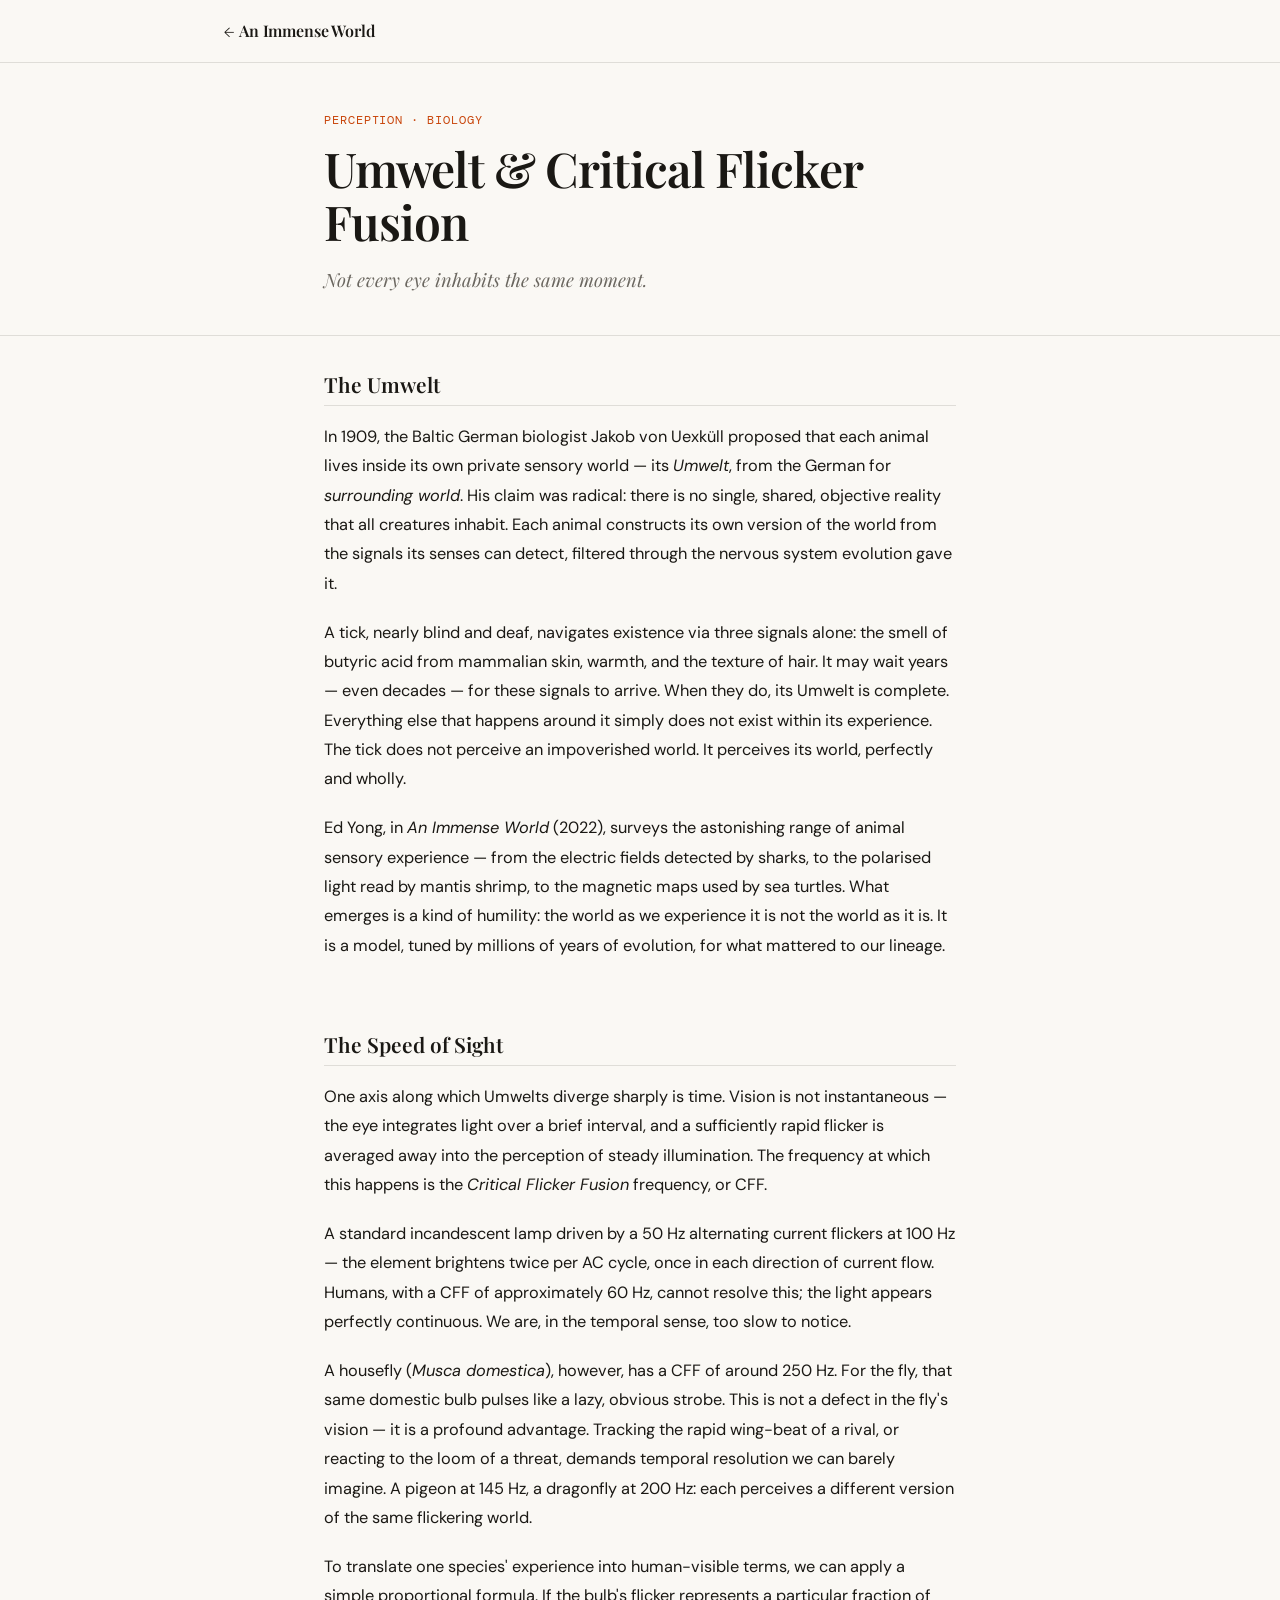
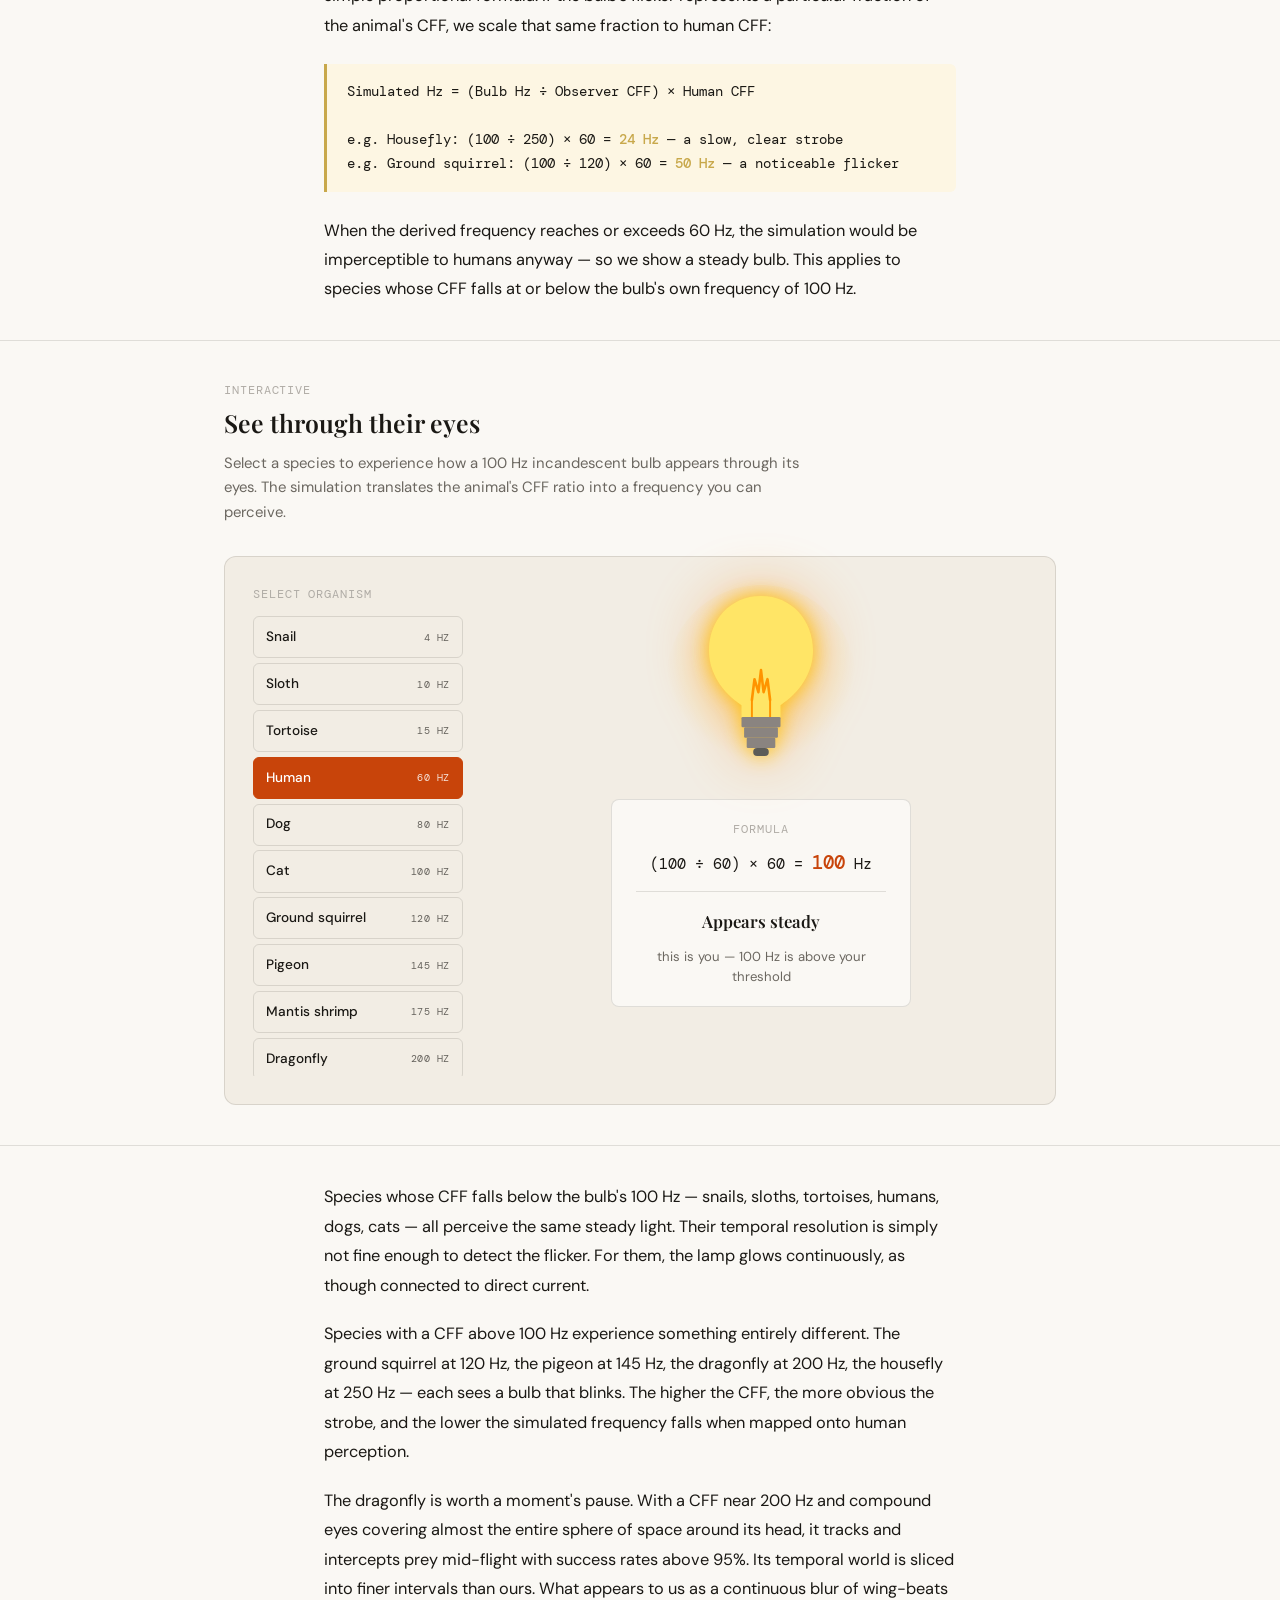
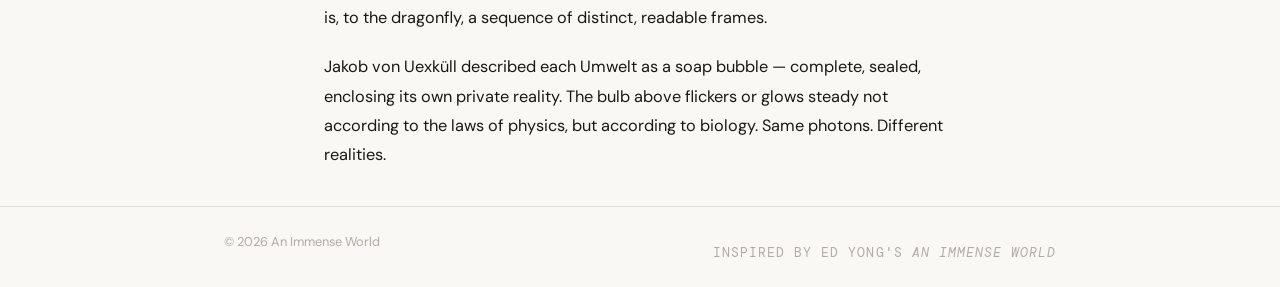
==== articles/umwelt/index.html @ d2ee4b42 "Initial commit: Includes home page, global design system, and first interactive Speed of Vision arti" ====
<!DOCTYPE html>
<html lang="en">
<head>
  <meta charset="UTF-8">
  <meta name="viewport" content="width=device-width, initial-scale=1.0">
  <meta name="description" content="Every creature inhabits its own perceptual universe. Explore Critical Flicker Fusion and the Umwelt through an interactive lightbulb simulation.">
  <title>Umwelt &amp; Critical Flicker Fusion — An Immense World</title>
  <link rel="stylesheet" href="../../assets/css/global.css">
  <style>
    /* ── Article layout ──────────────────────────────── */
    .article-hero {
      padding-top: 3rem;
      padding-bottom: 2.5rem;
      border-bottom: 1px solid var(--border);
      margin-bottom: 0;
    }

    .article-kicker {
      color: var(--accent);
      display: block;
      margin-bottom: 0.8rem;
    }

    .article-title {
      font-size: clamp(2rem, 5vw, 3rem);
      line-height: 1.1;
      letter-spacing: -0.02em;
      margin-bottom: 1rem;
    }

    .article-subtitle {
      font-family: var(--font-serif);
      font-style: italic;
      font-size: 1.15rem;
      color: var(--ink-muted);
      font-weight: 400;
    }

    .article-prose {
      padding-block: 2.25rem;
    }

    .article-prose h2 {
      font-size: 1.3rem;
      margin-bottom: 1rem;
      padding-bottom: 0.5rem;
      border-bottom: 1px solid var(--border);
    }

    .article-prose p {
      font-size: 1.02rem;
      line-height: 1.8;
      color: var(--ink);
      margin-bottom: 1.2em;
    }

    .article-prose p:last-child { margin-bottom: 0; }

    .formula-callout {
      background: var(--gold-light);
      border-left: 3px solid var(--gold);
      border-radius: 0 6px 6px 0;
      padding: 1rem 1.25rem;
      margin-block: 1.5rem;
      font-family: var(--font-mono);
      font-size: 0.88rem;
      line-height: 1.7;
      color: var(--ink);
    }

    .formula-callout strong {
      color: var(--gold);
      font-weight: 500;
    }

    /* ── Widget section ──────────────────────────────── */
    .widget-section {
      padding-block: 2.5rem;
      border-top: 1px solid var(--border);
      border-bottom: 1px solid var(--border);
      margin-bottom: 0;
    }

    .widget-section__kicker {
      color: var(--ink-faint);
      display: block;
      margin-bottom: 0.5rem;
    }

    .widget-section__title {
      font-family: var(--font-serif);
      font-size: 1.55rem;
      margin-bottom: 0.75rem;
    }

    .widget-section__intro {
      font-size: 0.93rem;
      color: var(--ink-muted);
      max-width: 580px;
      margin-bottom: 2rem;
      line-height: 1.65;
    }

    .widget {
      display: flex;
      gap: 2rem;
      align-items: flex-start;
      background: var(--paper-warm);
      border: 1px solid var(--border);
      border-radius: 12px;
      padding: 1.75rem;
    }

    /* ── Organism selector ───────────────────────────── */
    .widget-selector {
      width: 210px;
      flex-shrink: 0;
    }

    .widget-selector__label {
      display: block;
      color: var(--ink-faint);
      margin-bottom: 0.75rem;
    }

    .organism-list {
      list-style: none;
      display: flex;
      flex-direction: column;
      gap: 0.3rem;
      max-height: 460px;
      overflow-y: auto;
      scrollbar-width: thin;
      scrollbar-color: var(--ink-faint) transparent;
    }

    .organism-btn {
      display: flex;
      align-items: center;
      justify-content: space-between;
      width: 100%;
      padding: 0.55rem 0.75rem;
      border: 1px solid var(--border);
      border-radius: 6px;
      background: transparent;
      color: var(--ink);
      font-family: var(--font-sans);
      font-size: 0.85rem;
      transition: background 0.12s, border-color 0.12s, color 0.12s;
      text-align: left;
    }

    .organism-btn:hover:not(.active) {
      background: var(--accent-light);
      border-color: rgba(200, 68, 10, 0.3);
    }

    .organism-btn.active {
      background: var(--accent);
      border-color: var(--accent);
      color: #fff;
    }

    .org-name { font-weight: 500; }

    .org-cff {
      font-family: var(--font-mono);
      font-size: 0.65rem;
      letter-spacing: 0.05em;
      opacity: 0.65;
      flex-shrink: 0;
      margin-left: 0.5rem;
    }

    .organism-btn.active .org-cff {
      opacity: 0.85;
    }

    /* ── Bulb stage ──────────────────────────────────── */
    .widget-stage {
      flex: 1;
      display: flex;
      flex-direction: column;
      align-items: center;
      gap: 1.5rem;
    }

    .bulb-wrapper {
      position: relative;
      display: flex;
      align-items: center;
      justify-content: center;
      width: 190px;
      height: 190px;

      --glass-fill:  #9a968e;
      --wire-stroke: #706c64;
      --svg-filter:  none;
    }

    .bulb-wrapper.is-on {
      --glass-fill:  #ffe566;
      --wire-stroke: #ff9400;
      --svg-filter:  drop-shadow(0 0 10px rgba(255,195,0,0.9))
                     drop-shadow(0 0 28px rgba(255,130,0,0.45));
    }

    .bulb-halo {
      position: absolute;
      inset: 0;
      border-radius: 50%;
      background: radial-gradient(circle at 50% 42%,
        rgba(255, 200, 50, 0.38) 0%,
        transparent 65%);
      opacity: 0;
      pointer-events: none;
    }

    .bulb-wrapper.is-on .bulb-halo { opacity: 1; }

    .bulb-svg {
      position: relative;
      z-index: 1;
      filter: var(--svg-filter);
    }

    /* SVG element fills/strokes driven by CSS custom props */
    .bulb-glass    { fill: var(--glass-fill); transition: fill 0s; }
    .bulb-filament,
    .bulb-wire     { stroke: var(--wire-stroke); transition: stroke 0s; }
    .bulb-base     { fill: #8a8480; }
    .bulb-contact  { fill: #5c5c58; }

    /* ── Readout panel ───────────────────────────────── */
    .widget-readout {
      width: 100%;
      max-width: 300px;
      background: var(--paper);
      border: 1px solid var(--border);
      border-radius: 8px;
      padding: 1.25rem 1.5rem;
      text-align: center;
    }

    .readout-label {
      display: block;
      color: var(--ink-faint);
      margin-bottom: 0.6rem;
    }

    .readout-formula {
      font-family: var(--font-mono);
      font-size: 0.95rem;
      color: var(--ink);
      margin-bottom: 0.85rem;
      line-height: 1.5;
    }

    .readout-formula .f-result {
      color: var(--accent);
      font-size: 1.2rem;
      font-weight: 500;
    }

    .readout-divider {
      height: 1px;
      background: var(--border);
      margin-bottom: 0.85rem;
    }

    .readout-state {
      font-family: var(--font-serif);
      font-size: 1.05rem;
      font-weight: 600;
      margin-bottom: 0.25rem;
    }

    .readout-state--steady  { color: var(--ink); }
    .readout-state--flicker { color: var(--accent); }

    .readout-desc {
      font-size: 0.82rem;
      color: var(--ink-muted);
      line-height: 1.5;
    }

    /* ── Responsive ──────────────────────────────────── */
    @media (max-width: 620px) {
      .widget {
        flex-direction: column;
        gap: 1.5rem;
      }
      .widget-selector {
        width: 100%;
      }
      .organism-list {
        max-height: 220px;
      }
      .widget-stage {
        width: 100%;
      }
    }
  </style>
</head>
<body>

  <header class="site-nav-header">
    <div class="container">
      <a href="../../" class="nav-home">An Immense World</a>
    </div>
  </header>

  <main>
    <article>

      <!-- ── Article header ─────────────────────────── -->
      <div class="article-hero">
        <div class="container container--narrow">
          <span class="article-kicker label">Perception · Biology</span>
          <h1 class="article-title">Umwelt &amp; Critical Flicker Fusion</h1>
          <p class="article-subtitle">Not every eye inhabits the same moment.</p>
        </div>
      </div>

      <!-- ── Section 1: The Umwelt ──────────────────── -->
      <div class="article-prose container container--narrow">
        <h2>The Umwelt</h2>
        <p>
          In 1909, the Baltic German biologist Jakob von Uexküll proposed that each animal
          lives inside its own private sensory world — its <em>Umwelt</em>, from the German
          for <em>surrounding world</em>. His claim was radical: there is no single, shared,
          objective reality that all creatures inhabit. Each animal constructs its own version
          of the world from the signals its senses can detect, filtered through the nervous
          system evolution gave it.
        </p>
        <p>
          A tick, nearly blind and deaf, navigates existence via three signals alone: the smell
          of butyric acid from mammalian skin, warmth, and the texture of hair. It may wait
          years — even decades — for these signals to arrive. When they do, its Umwelt is
          complete. Everything else that happens around it simply does not exist within its
          experience. The tick does not perceive an impoverished world. It perceives its world,
          perfectly and wholly.
        </p>
        <p>
          Ed Yong, in <em>An Immense World</em> (2022), surveys the astonishing range of
          animal sensory experience — from the electric fields detected by sharks, to the
          polarised light read by mantis shrimp, to the magnetic maps used by sea turtles.
          What emerges is a kind of humility: the world as we experience it is not the world
          as it is. It is a model, tuned by millions of years of evolution, for what mattered
          to our lineage.
        </p>
      </div>

      <!-- ── Section 2: The Speed of Sight ─────────── -->
      <div class="article-prose container container--narrow">
        <h2>The Speed of Sight</h2>
        <p>
          One axis along which Umwelts diverge sharply is time. Vision is not instantaneous —
          the eye integrates light over a brief interval, and a sufficiently rapid flicker is
          averaged away into the perception of steady illumination. The frequency at which this
          happens is the <em>Critical Flicker Fusion</em> frequency, or CFF.
        </p>
        <p>
          A standard incandescent lamp driven by a 50 Hz alternating current flickers at
          100 Hz — the element brightens twice per AC cycle, once in each direction of current
          flow. Humans, with a CFF of approximately 60 Hz, cannot resolve this; the light
          appears perfectly continuous. We are, in the temporal sense, too slow to notice.
        </p>
        <p>
          A housefly (<em>Musca domestica</em>), however, has a CFF of around 250 Hz. For the
          fly, that same domestic bulb pulses like a lazy, obvious strobe. This is not a defect
          in the fly's vision — it is a profound advantage. Tracking the rapid wing-beat of a
          rival, or reacting to the loom of a threat, demands temporal resolution we can barely
          imagine. A pigeon at 145 Hz, a dragonfly at 200 Hz: each perceives a different
          version of the same flickering world.
        </p>
        <p>
          To translate one species' experience into human-visible terms, we can apply a simple
          proportional formula. If the bulb's flicker represents a particular fraction of the
          animal's CFF, we scale that same fraction to human CFF:
        </p>
        <div class="formula-callout">
          Simulated Hz = (Bulb Hz ÷ Observer CFF) × Human CFF<br>
          <br>
          e.g. Housefly: (100 ÷ 250) × 60 = <strong>24 Hz</strong> — a slow, clear strobe<br>
          e.g. Ground squirrel: (100 ÷ 120) × 60 = <strong>50 Hz</strong> — a noticeable flicker
        </div>
        <p>
          When the derived frequency reaches or exceeds 60 Hz, the simulation would be
          imperceptible to humans anyway — so we show a steady bulb. This applies to species
          whose CFF falls at or below the bulb's own frequency of 100 Hz.
        </p>
      </div>

      <!-- ── Widget ─────────────────────────────────── -->
      <section class="widget-section">
        <div class="container">
          <span class="widget-section__kicker label">Interactive</span>
          <h2 class="widget-section__title">See through their eyes</h2>
          <p class="widget-section__intro">
            Select a species to experience how a 100 Hz incandescent bulb appears through
            its eyes. The simulation translates the animal's CFF ratio into a frequency
            you can perceive.
          </p>

          <div class="widget">

            <!-- Organism list -->
            <div class="widget-selector">
              <span class="widget-selector__label label">Select organism</span>
              <ul class="organism-list" id="organism-list" role="listbox" aria-label="Select organism"></ul>
            </div>

            <!-- Bulb + readout -->
            <div class="widget-stage">

              <div class="bulb-wrapper is-on" id="bulb-wrapper" aria-label="Lightbulb simulation" aria-live="polite">
                <div class="bulb-halo"></div>
                <svg class="bulb-svg" viewBox="0 0 100 142" width="130" height="185" xmlns="http://www.w3.org/2000/svg" aria-hidden="true">
                  <!-- Glass dome -->
                  <path class="bulb-glass" d="
                    M 50 6
                    C 26 6, 10 25, 10 48
                    C 10 65, 20 80, 35 90
                    L 35 99
                    L 65 99
                    L 65 90
                    C 80 80, 90 65, 90 48
                    C 90 25, 74 6, 50 6 Z
                  "/>
                  <!-- Filament support wires -->
                  <line class="bulb-wire" x1="43" y1="99" x2="43" y2="86" stroke-width="1.5" stroke-linecap="round"/>
                  <line class="bulb-wire" x1="57" y1="99" x2="57" y2="86" stroke-width="1.5" stroke-linecap="round"/>
                  <!-- Filament (W-shape) -->
                  <polyline class="bulb-filament" fill="none" stroke-width="2" stroke-linecap="round" stroke-linejoin="round"
                    points="43,86 45,70 48,80 50,63 52,80 55,70 57,86"/>
                  <!-- Screw base -->
                  <rect class="bulb-base" x="35" y="99"  width="30" height="8"  rx="1"/>
                  <rect class="bulb-base" x="37" y="107" width="26" height="8"  rx="1"/>
                  <rect class="bulb-base" x="39" y="115" width="22" height="8"  rx="1"/>
                  <!-- Bottom contact -->
                  <rect class="bulb-contact" x="44" y="123" width="12" height="6" rx="3"/>
                </svg>
              </div>

              <div class="widget-readout">
                <span class="readout-label label">Formula</span>
                <div class="readout-formula">
                  (<span class="f-bulb">100</span> ÷ <span class="f-cff">—</span>)
                  × <span class="f-hcff">60</span>
                  = <span class="f-result">—</span> Hz
                </div>
                <div class="readout-divider"></div>
                <p class="readout-state" id="readout-state">—</p>
                <p class="readout-desc"  id="readout-desc">—</p>
              </div>

            </div><!-- /widget-stage -->
          </div><!-- /widget -->
        </div>
      </section>

      <!-- ── Post-widget prose ───────────────────────── -->
      <div class="article-prose container container--narrow">
        <p>
          Species whose CFF falls below the bulb's 100 Hz — snails, sloths, tortoises,
          humans, dogs, cats — all perceive the same steady light. Their temporal resolution
          is simply not fine enough to detect the flicker. For them, the lamp glows
          continuously, as though connected to direct current.
        </p>
        <p>
          Species with a CFF above 100 Hz experience something entirely different. The ground
          squirrel at 120 Hz, the pigeon at 145 Hz, the dragonfly at 200 Hz, the housefly
          at 250 Hz — each sees a bulb that blinks. The higher the CFF, the more obvious
          the strobe, and the lower the simulated frequency falls when mapped onto human
          perception.
        </p>
        <p>
          The dragonfly is worth a moment's pause. With a CFF near 200 Hz and compound eyes
          covering almost the entire sphere of space around its head, it tracks and intercepts
          prey mid-flight with success rates above 95%. Its temporal world is sliced into
          finer intervals than ours. What appears to us as a continuous blur of wing-beats is,
          to the dragonfly, a sequence of distinct, readable frames.
        </p>
        <p>
          Jakob von Uexküll described each Umwelt as a soap bubble — complete, sealed,
          enclosing its own private reality. The bulb above flickers or glows steady not
          according to the laws of physics, but according to biology. Same photons.
          Different realities.
        </p>
      </div>

    </article>
  </main>

  <footer class="site-footer">
    <div class="container">
      <p class="footer-copy">&copy; 2026 An Immense World</p>
      <p class="footer-copy label">Inspired by Ed Yong's <em>An Immense World</em></p>
    </div>
  </footer>

  <script>
    const BULB_HZ   = 100;  // bulb flicker frequency — variable for future UI control
    const HUMAN_CFF = 60;   // human critical flicker fusion frequency

    const ORGANISMS = [
      { name: 'Snail',           cff: 4,   label: 'the bulb is far above its detection limit' },
      { name: 'Sloth',           cff: 10,  label: 'the bulb is well above its detection limit' },
      { name: 'Tortoise',        cff: 15,  label: 'the bulb is above its detection limit' },
      { name: 'Human',           cff: 60,  label: 'this is you — 100 Hz is above your threshold', isDefault: true },
      { name: 'Dog',             cff: 80,  label: 'just above the human detection threshold' },
      { name: 'Cat',             cff: 100, label: 'exactly at the bulb frequency — threshold' },
      { name: 'Ground squirrel', cff: 120, label: 'a noticeable flicker' },
      { name: 'Pigeon',          cff: 145, label: 'a visible, regular flicker' },
      { name: 'Mantis shrimp',   cff: 175, label: 'a clear strobe' },
      { name: 'Dragonfly',       cff: 200, label: 'an obvious strobe' },
      { name: 'Housefly',        cff: 250, label: 'a slow, unmistakable strobe' },
    ];

    function simHz(org) {
      return (BULB_HZ / org.cff) * HUMAN_CFF;
    }

    // ── State ────────────────────────────────────────────
    let selected = ORGANISMS.find(o => o.isDefault);
    let rafId    = null;

    // ── DOM refs ─────────────────────────────────────────
    const wrapper = document.getElementById('bulb-wrapper');
    const stateEl = document.getElementById('readout-state');
    const descEl  = document.getElementById('readout-desc');
    const fCff    = document.querySelector('.f-cff');
    const fResult = document.querySelector('.f-result');
    const fBulb   = document.querySelector('.f-bulb');
    const fHcff   = document.querySelector('.f-hcff');

    // Set constants once (not per-organism)
    fBulb.textContent = BULB_HZ;
    fHcff.textContent = HUMAN_CFF;

    // ── Bulb rendering ───────────────────────────────────
    function setBulb(on) {
      wrapper.classList.toggle('is-on',  on);
      wrapper.classList.toggle('is-off', !on);
    }

    // ── Animation loop ───────────────────────────────────
    // State is computed directly from elapsed time rather than toggled
    // incrementally. This avoids the aliasing bug where multiple toggles
    // within one rAF frame cancel out visually, making fast frequencies
    // appear slower than slow ones.
    function startTicker(hz) {
      if (rafId) { cancelAnimationFrame(rafId); rafId = null; }

      if (hz >= HUMAN_CFF) {
        setBulb(true);
        return;
      }

      const period = 1000 / hz;  // full cycle length in ms
      let startTs  = null;

      setBulb(true);

      function tick(ts) {
        if (startTs === null) startTs = ts;
        const elapsed = ts - startTs;
        // ON for first half of each period, OFF for second half
        setBulb((elapsed % period) < period / 2);
        rafId = requestAnimationFrame(tick);
      }

      rafId = requestAnimationFrame(tick);
    }

    // ── Readout update ───────────────────────────────────
    function updateReadout(org) {
      const hz        = simHz(org);
      const hzRounded = Math.round(hz);

      fCff.textContent    = org.cff;
      fResult.textContent = hzRounded;

      if (hz >= HUMAN_CFF) {
        stateEl.textContent   = 'Appears steady';
        stateEl.className     = 'readout-state readout-state--steady';
        descEl.textContent    = org.label;
      } else {
        stateEl.textContent   = `Flickering at ${hzRounded} Hz`;
        stateEl.className     = 'readout-state readout-state--flicker';
        descEl.textContent    = org.label;
      }
    }

    // ── Organism selection ───────────────────────────────
    function select(org) {
      selected = org;
      document.querySelectorAll('.organism-btn').forEach(btn => {
        btn.classList.toggle('active', btn.dataset.name === org.name);
        btn.setAttribute('aria-selected', btn.dataset.name === org.name ? 'true' : 'false');
      });
      updateReadout(org);
      startTicker(simHz(org));
    }

    // ── Build organism list ──────────────────────────────
    document.addEventListener('DOMContentLoaded', () => {
      const list = document.getElementById('organism-list');

      ORGANISMS.forEach(org => {
        const li  = document.createElement('li');
        const btn = document.createElement('button');
        btn.type              = 'button';
        btn.className         = 'organism-btn' + (org === selected ? ' active' : '');
        btn.dataset.name      = org.name;
        btn.setAttribute('role', 'option');
        btn.setAttribute('aria-selected', org === selected ? 'true' : 'false');
        btn.innerHTML =
          `<span class="org-name">${org.name}</span>` +
          `<span class="org-cff label">${org.cff} Hz</span>`;
        btn.addEventListener('click', () => select(org));
        li.appendChild(btn);
        list.appendChild(li);
      });

      select(selected);

      // Pause ticker when tab is hidden; resume when visible
      document.addEventListener('visibilitychange', () => {
        if (document.hidden) {
          if (rafId) { cancelAnimationFrame(rafId); rafId = null; }
        } else {
          lastTs = null;
          phase  = 0;
          startTicker(simHz(selected));
        }
      });
    });
  </script>

</body>
</html>
---- assets/css/global.css ----
@import url('https://fonts.googleapis.com/css2?family=DM+Mono:ital,wght@0,300;0,400;0,500;1,300&family=DM+Sans:ital,opsz,wght@0,9..40,300;0,9..40,400;0,9..40,500;1,9..40,300&family=Playfair+Display:ital,wght@0,400;0,600;0,700;1,400;1,600&display=swap');

/* ── Design tokens ─────────────────────────────────────── */
:root {
  --ink:          #1a1814;
  --ink-muted:    #6b6760;
  --ink-faint:    #b0aca6;
  --paper:        #faf8f4;
  --paper-warm:   #f2ede4;
  --accent:       #c8440a;
  --accent-light: #f5ede8;
  --gold:         #c8a84b;
  --gold-light:   #fdf6e3;
  --border:       rgba(26, 24, 20, 0.12);

  --font-serif: 'Playfair Display', Georgia, serif;
  --font-sans:  'DM Sans', system-ui, sans-serif;
  --font-mono:  'DM Mono', 'Courier New', monospace;
}

/* ── Reset ─────────────────────────────────────────────── */
*, *::before, *::after {
  box-sizing: border-box;
  margin: 0;
  padding: 0;
}

img, svg { display: block; max-width: 100%; }
button { font: inherit; cursor: pointer; }
a { color: inherit; }

/* ── Base ──────────────────────────────────────────────── */
html {
  font-size: 16px;
  -webkit-text-size-adjust: 100%;
  scroll-behavior: smooth;
}

body {
  font-family: var(--font-sans);
  font-weight: 400;
  background: var(--paper);
  color: var(--ink);
  line-height: 1.65;
  min-height: 100dvh;
  display: flex;
  flex-direction: column;
}

main { flex: 1; }

/* ── Typography ────────────────────────────────────────── */
h1, h2, h3, h4 {
  font-family: var(--font-serif);
  line-height: 1.2;
  font-weight: 600;
}

p { margin-block: 0.9em; }
p:first-child { margin-top: 0; }
p:last-child  { margin-bottom: 0; }

/* Label utility: DM Mono small-caps style */
.label {
  font-family: var(--font-mono);
  font-size: 0.72rem;
  letter-spacing: 0.08em;
  text-transform: uppercase;
  font-weight: 400;
}

/* ── Layout ────────────────────────────────────────────── */
.container {
  width: 100%;
  max-width: 880px;
  margin-inline: auto;
  padding-inline: 1.5rem;
}

.container--narrow {
  max-width: 680px;
}

/* ── Site header (home) ────────────────────────────────── */
.site-header {
  border-bottom: 1px solid var(--border);
  padding-block: 2rem 1.75rem;
}

.site-header .container {
  display: flex;
  flex-direction: column;
  gap: 0.4rem;
}

.site-title {
  font-size: clamp(1.8rem, 4vw, 2.5rem);
  font-weight: 700;
  letter-spacing: -0.02em;
}

.site-tagline {
  font-size: 0.95rem;
  color: var(--ink-muted);
  font-weight: 300;
}

/* ── Site nav header (article pages) ──────────────────── */
.site-nav-header {
  border-bottom: 1px solid var(--border);
  padding-block: 1.1rem;
}

.site-nav-header .container {
  display: flex;
  align-items: center;
}

.nav-home {
  font-family: var(--font-serif);
  font-size: 1rem;
  font-weight: 600;
  color: var(--ink);
  text-decoration: none;
  letter-spacing: -0.01em;
  transition: color 0.15s;
}

.nav-home::before {
  content: '← ';
  font-family: var(--font-sans);
  font-weight: 300;
  font-size: 0.85em;
  margin-right: 0.1em;
}

.nav-home:hover { color: var(--accent); }

/* ── Site footer ───────────────────────────────────────── */
.site-footer {
  border-top: 1px solid var(--border);
  padding-block: 1.5rem;
  margin-top: auto;
}

.site-footer .container {
  display: flex;
  justify-content: space-between;
  align-items: center;
  gap: 1rem;
  flex-wrap: wrap;
}

.footer-copy {
  font-size: 0.8rem;
  color: var(--ink-faint);
}

/* ── Article grid (home page) ──────────────────────────── */
.articles-section {
  padding-block: 3rem;
}

.articles-section__heading {
  color: var(--ink-faint);
  margin-bottom: 1.5rem;
}

.article-grid {
  display: grid;
  grid-template-columns: repeat(auto-fill, minmax(280px, 1fr));
  gap: 1.25rem;
}

.article-card {
  border: 1px solid var(--border);
  border-radius: 10px;
  background: var(--paper);
  overflow: hidden;
  transition: box-shadow 0.2s ease, transform 0.2s ease;
}

.article-card:hover {
  box-shadow: 0 4px 24px rgba(26, 24, 20, 0.09);
  transform: translateY(-2px);
}

.card-link {
  display: flex;
  flex-direction: column;
  height: 100%;
  text-decoration: none;
  color: inherit;
  padding: 1.5rem;
}

.card-meta {
  display: flex;
  justify-content: space-between;
  align-items: center;
  margin-bottom: 1rem;
}

.card-num  { color: var(--accent); }
.card-tags { color: var(--ink-faint); }

.card-title {
  font-size: 1.35rem;
  line-height: 1.25;
  margin-bottom: 0.75rem;
}

.card-excerpt {
  color: var(--ink-muted);
  font-size: 0.9rem;
  line-height: 1.6;
  flex: 1;
}

.card-cta {
  display: block;
  margin-top: 1.25rem;
  padding-top: 1rem;
  border-top: 1px solid var(--border);
  color: var(--accent);
  font-family: var(--font-mono);
  font-size: 0.7rem;
  letter-spacing: 0.08em;
  text-transform: uppercase;
}
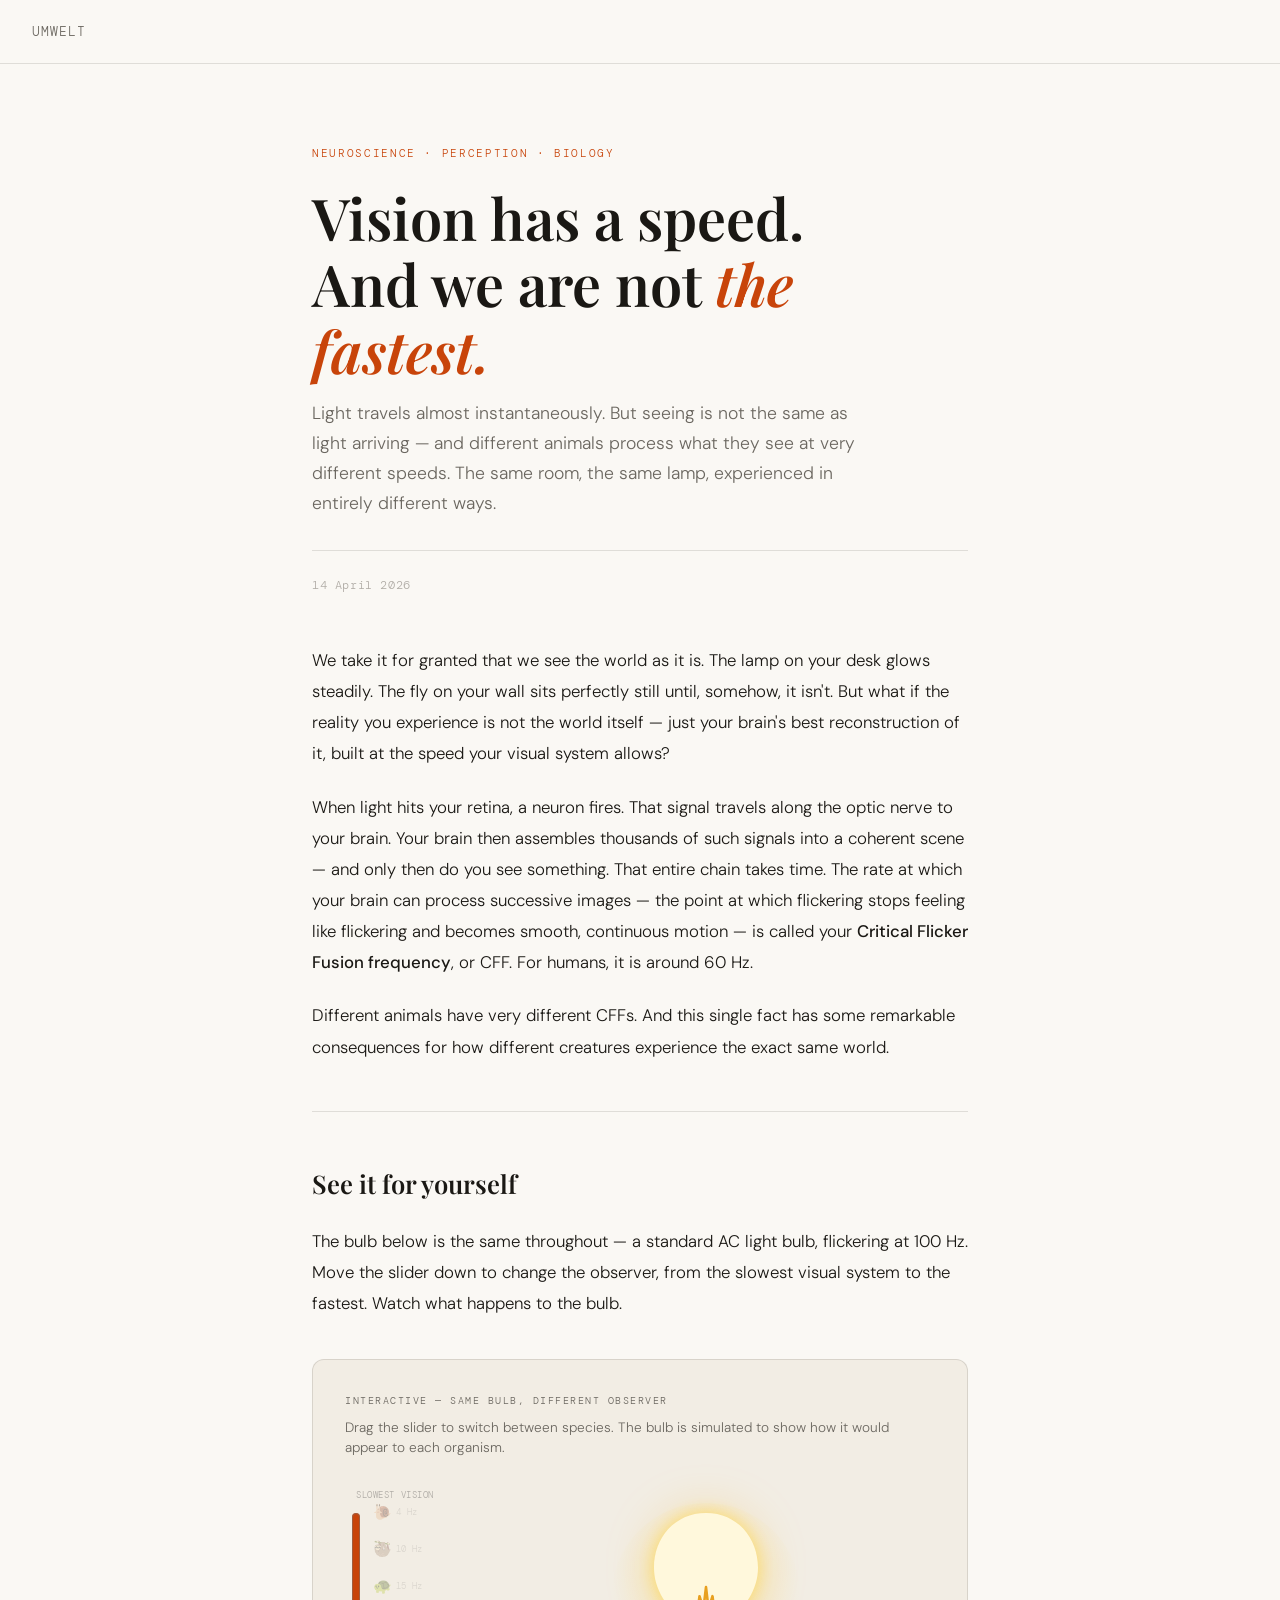
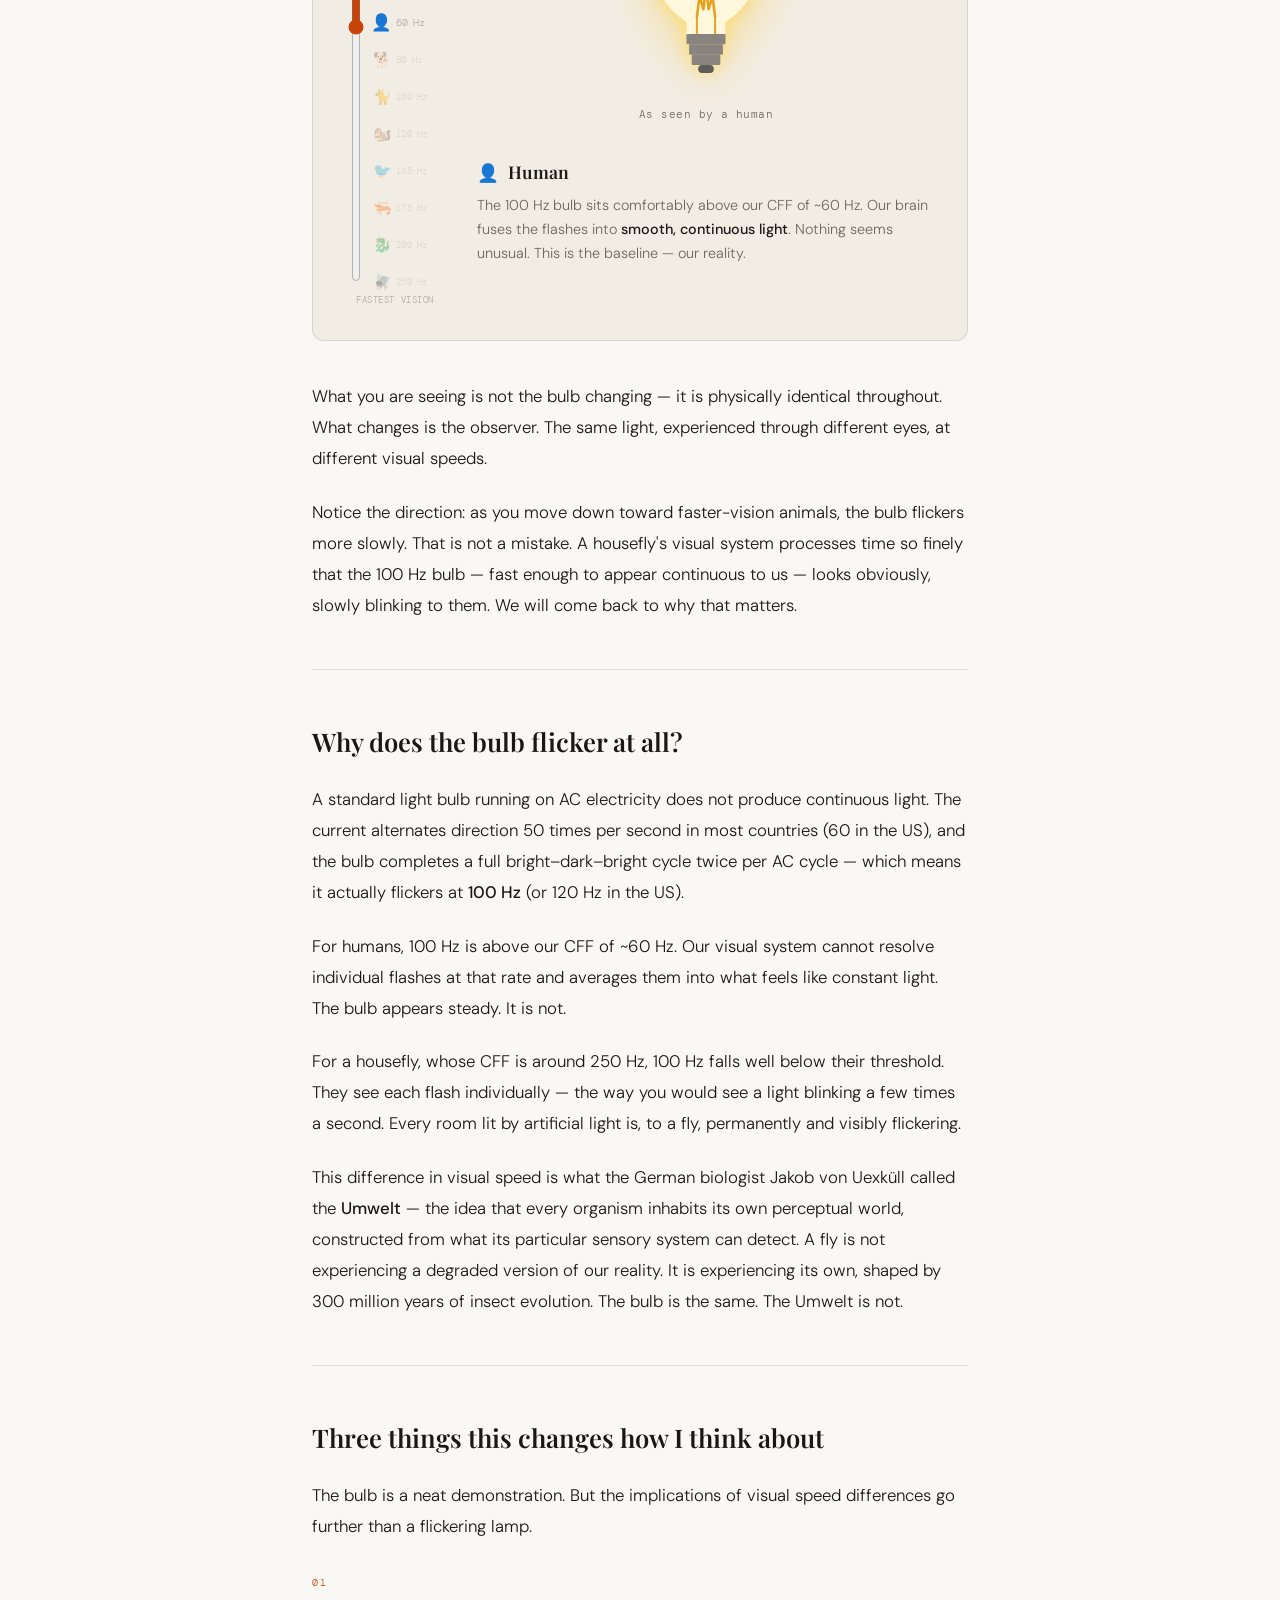
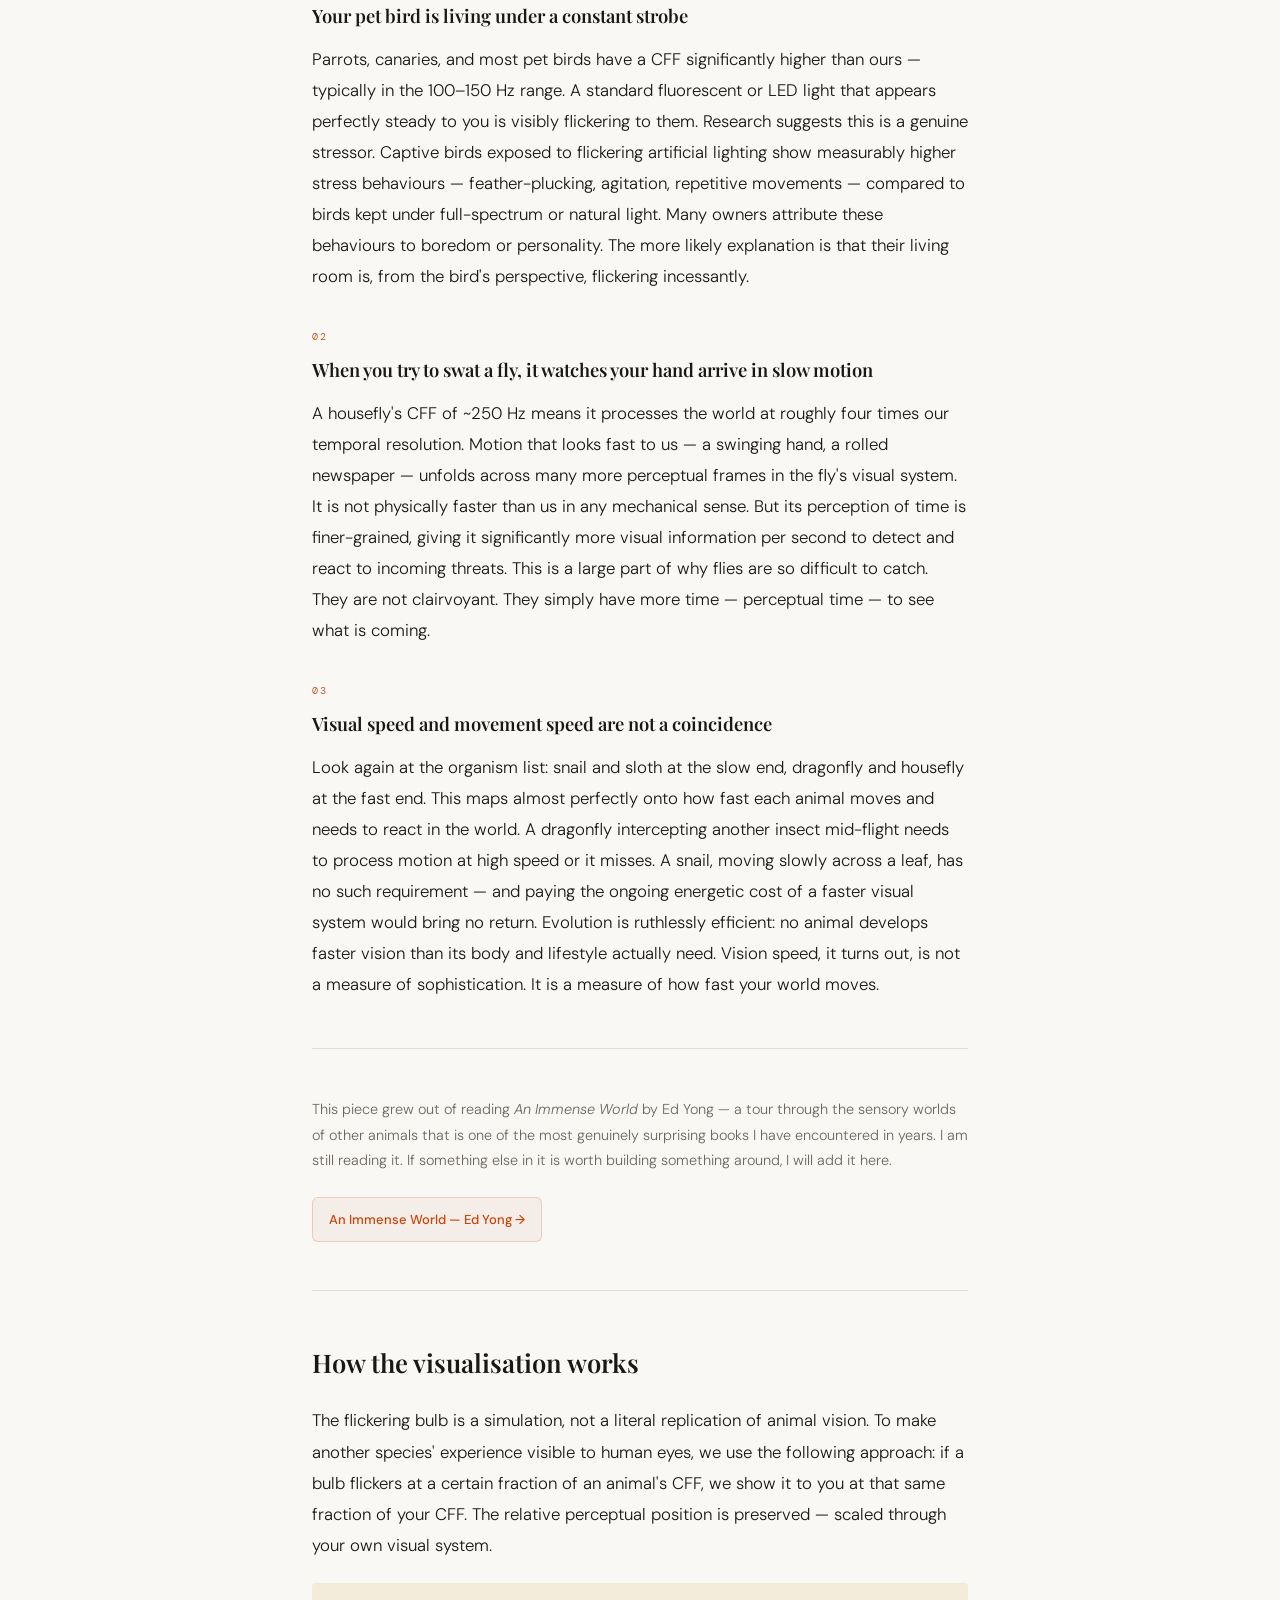
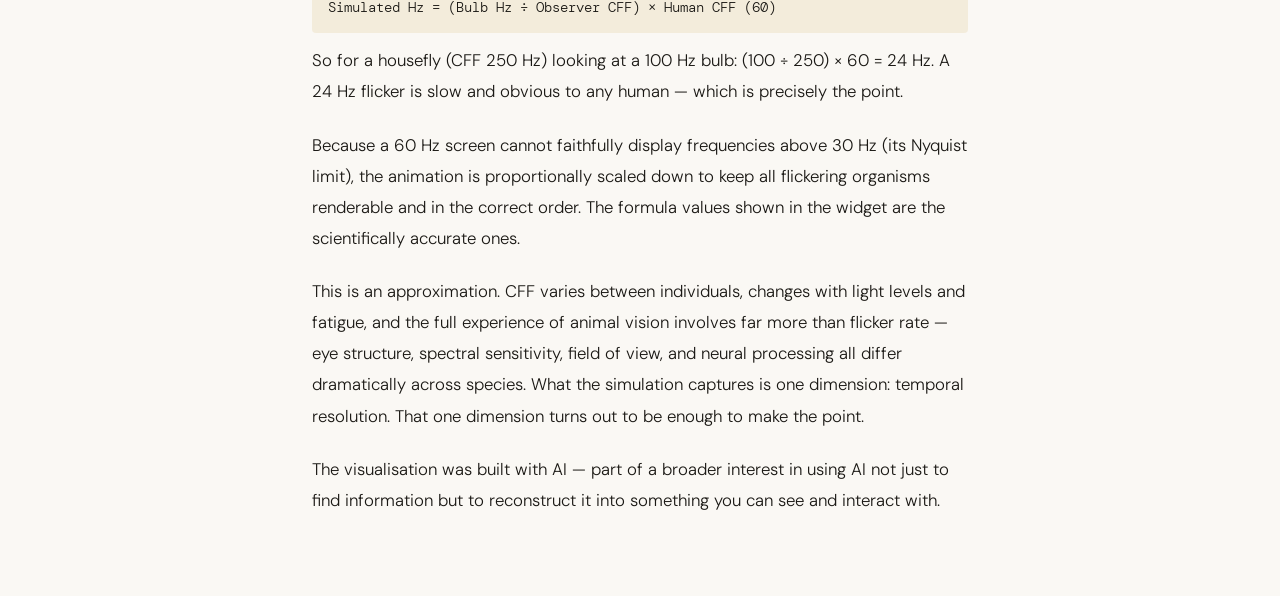
==== commit 770d2949: "Updated the interactive widget design" ====
--- a/articles/umwelt/index.html
+++ b/articles/umwelt/index.html
@@ -1,190 +1,229 @@
 <!DOCTYPE html>
 <html lang="en">
 <head>
-  <meta charset="UTF-8">
-  <meta name="viewport" content="width=device-width, initial-scale=1.0">
-  <meta name="description" content="Every creature inhabits its own perceptual universe. Explore Critical Flicker Fusion and the Umwelt through an interactive lightbulb simulation.">
-  <title>Umwelt &amp; Critical Flicker Fusion — An Immense World</title>
-  <link rel="stylesheet" href="../../assets/css/global.css">
+  <meta charset="UTF-8"/>
+  <meta name="viewport" content="width=device-width, initial-scale=1.0"/>
+  <meta name="description" content="Every creature inhabits its own perceptual universe. Explore Critical Flicker Fusion and the Umwelt through an interactive lightbulb simulation."/>
+  <title>Vision has a speed — Umwelt &amp; the CFF · An Immense World</title>
+  <link href="https://fonts.googleapis.com/css2?family=Playfair+Display:ital,wght@0,400;0,600;1,400&family=DM+Sans:wght@300;400;500&family=DM+Mono:wght@400&display=swap" rel="stylesheet"/>
   <style>
-    /* ── Article layout ──────────────────────────────── */
-    .article-hero {
-      padding-top: 3rem;
-      padding-bottom: 2.5rem;
+    :root {
+      --ink: #1a1814;
+      --ink-muted: #6b6760;
+      --ink-faint: #b0aca6;
+      --paper: #faf8f4;
+      --paper-warm: #f2ede4;
+      --accent: #c8440a;
+      --accent-light: #f5ede8;
+      --gold: #c8a84b;
+      --gold-light: #fdf6e3;
+      --border: rgba(26,24,20,0.12);
+    }
+
+    * { box-sizing: border-box; margin: 0; padding: 0; }
+
+    body {
+      background: var(--paper);
+      color: var(--ink);
+      font-family: 'DM Sans', sans-serif;
+      font-weight: 300;
+      line-height: 1.8;
+    }
+
+    /* ── Header ─────────────────────────────────────────── */
+    .site-header {
       border-bottom: 1px solid var(--border);
-      margin-bottom: 0;
-    }
-
-    .article-kicker {
-      color: var(--accent);
-      display: block;
-      margin-bottom: 0.8rem;
-    }
-
-    .article-title {
-      font-size: clamp(2rem, 5vw, 3rem);
-      line-height: 1.1;
-      letter-spacing: -0.02em;
-      margin-bottom: 1rem;
-    }
-
-    .article-subtitle {
-      font-family: var(--font-serif);
-      font-style: italic;
-      font-size: 1.15rem;
-      color: var(--ink-muted);
-      font-weight: 400;
-    }
-
-    .article-prose {
-      padding-block: 2.25rem;
-    }
-
-    .article-prose h2 {
-      font-size: 1.3rem;
-      margin-bottom: 1rem;
-      padding-bottom: 0.5rem;
-      border-bottom: 1px solid var(--border);
-    }
-
-    .article-prose p {
-      font-size: 1.02rem;
-      line-height: 1.8;
-      color: var(--ink);
-      margin-bottom: 1.2em;
-    }
-
-    .article-prose p:last-child { margin-bottom: 0; }
-
-    .formula-callout {
-      background: var(--gold-light);
-      border-left: 3px solid var(--gold);
-      border-radius: 0 6px 6px 0;
-      padding: 1rem 1.25rem;
-      margin-block: 1.5rem;
-      font-family: var(--font-mono);
-      font-size: 0.88rem;
-      line-height: 1.7;
-      color: var(--ink);
-    }
-
-    .formula-callout strong {
-      color: var(--gold);
-      font-weight: 500;
-    }
-
-    /* ── Widget section ──────────────────────────────── */
-    .widget-section {
-      padding-block: 2.5rem;
+      padding: 1.25rem 2rem;
+      display: flex; align-items: center; justify-content: space-between;
+    }
+    .site-name {
+      font-family: 'DM Mono', monospace;
+      font-size: 13px; color: var(--ink-muted);
+      letter-spacing: 0.08em; text-transform: uppercase;
+      text-decoration: none;
+      transition: color 0.15s;
+    }
+    .site-name:hover { color: var(--accent); }
+    .site-nav { font-size: 13px; color: var(--ink-muted); }
+
+    /* ── Hero ───────────────────────────────────────────── */
+    .hero {
+      max-width: 720px; margin: 0 auto;
+      padding: 5rem 2rem 3rem;
+    }
+    .hero-label {
+      font-family: 'DM Mono', monospace;
+      font-size: 11px; letter-spacing: 0.15em;
+      text-transform: uppercase; color: var(--accent);
+      margin-bottom: 1.25rem;
+    }
+    .hero h1 {
+      font-family: 'Playfair Display', serif;
+      font-size: clamp(2.4rem, 5vw, 3.6rem);
+      font-weight: 600; line-height: 1.15;
+      margin-bottom: 1rem; color: var(--ink);
+    }
+    .hero h1 em { font-style: italic; color: var(--accent); }
+    .hero-sub {
+      font-size: 1.1rem; color: var(--ink-muted);
+      max-width: 560px; line-height: 1.7;
+      margin-bottom: 2rem;
+    }
+    .hero-meta {
+      display: flex; gap: 1.5rem; align-items: center;
+      font-size: 12px; color: var(--ink-faint);
+      font-family: 'DM Mono', monospace;
+      letter-spacing: 0.05em;
+      padding-top: 1.5rem;
       border-top: 1px solid var(--border);
-      border-bottom: 1px solid var(--border);
-      margin-bottom: 0;
-    }
-
-    .widget-section__kicker {
-      color: var(--ink-faint);
-      display: block;
+    }
+
+    /* ── Article ────────────────────────────────────────── */
+    .article {
+      max-width: 720px; margin: 0 auto;
+      padding: 0 2rem 5rem;
+    }
+
+    .prose p {
+      font-size: 1.05rem; color: var(--ink);
+      margin-bottom: 1.4rem; line-height: 1.85;
+    }
+    .prose p:last-child { margin-bottom: 0; }
+    .prose strong { font-weight: 500; }
+
+    .pull-quote {
+      border-left: 3px solid var(--accent);
+      padding: 0.5rem 0 0.5rem 1.5rem;
+      margin: 2.5rem 0;
+    }
+    .pull-quote p {
+      font-family: 'Playfair Display', serif;
+      font-size: 1.3rem; font-style: italic;
+      color: var(--ink); line-height: 1.5; margin: 0;
+    }
+
+    .section-rule {
+      border: none; border-top: 1px solid var(--border);
+      margin: 3rem 0;
+    }
+
+    h2.section-title {
+      font-family: 'Playfair Display', serif;
+      font-size: 1.6rem; font-weight: 600;
+      margin-bottom: 1.25rem; color: var(--ink);
+    }
+
+    /* ── Implications ───────────────────────────────────── */
+    .impl-block { margin-bottom: 2.25rem; }
+    .impl-block:last-child { margin-bottom: 0; }
+    .impl-number {
+      font-family: 'DM Mono', monospace;
+      font-size: 10px; letter-spacing: 0.15em;
+      text-transform: uppercase; color: var(--accent);
+      margin-bottom: 0.4rem;
+    }
+    h3.impl-title {
+      font-family: 'Playfair Display', serif;
+      font-size: 1.15rem; font-weight: 600;
+      color: var(--ink); margin-bottom: 0.75rem;
+    }
+
+    /* ── Widget wrapper ─────────────────────────────────── */
+    .widget-wrapper {
+      background: var(--paper-warm);
+      border: 1px solid var(--border);
+      border-radius: 12px;
+      padding: 2rem;
+      margin: 2.5rem 0;
+    }
+    .widget-label {
+      font-family: 'DM Mono', monospace;
+      font-size: 10px; letter-spacing: 0.15em;
+      text-transform: uppercase; color: var(--ink-muted);
       margin-bottom: 0.5rem;
     }
-
-    .widget-section__title {
-      font-family: var(--font-serif);
-      font-size: 1.55rem;
-      margin-bottom: 0.75rem;
-    }
-
-    .widget-section__intro {
-      font-size: 0.93rem;
-      color: var(--ink-muted);
-      max-width: 580px;
-      margin-bottom: 2rem;
-      line-height: 1.65;
-    }
-
-    .widget {
+    .widget-sublabel {
+      font-size: 0.85rem; color: var(--ink-muted);
+      margin-bottom: 1.75rem; line-height: 1.5;
+    }
+
+    /* ── Widget body ────────────────────────────────────── */
+    .widget-body {
       display: flex;
       gap: 2rem;
       align-items: flex-start;
-      background: var(--paper-warm);
-      border: 1px solid var(--border);
-      border-radius: 12px;
-      padding: 1.75rem;
-    }
-
-    /* ── Organism selector ───────────────────────────── */
-    .widget-selector {
-      width: 210px;
-      flex-shrink: 0;
-    }
-
-    .widget-selector__label {
-      display: block;
-      color: var(--ink-faint);
-      margin-bottom: 0.75rem;
-    }
-
-    .organism-list {
-      list-style: none;
+    }
+
+    /* Slider column */
+    .slider-col {
       display: flex;
       flex-direction: column;
-      gap: 0.3rem;
-      max-height: 460px;
-      overflow-y: auto;
-      scrollbar-width: thin;
-      scrollbar-color: var(--ink-faint) transparent;
-    }
-
-    .organism-btn {
+      align-items: center;
+      gap: 0.6rem;
+      flex-shrink: 0;
+    }
+    .slider-end-label {
+      font-family: 'DM Mono', monospace;
+      font-size: 9px; letter-spacing: 0.06em;
+      text-transform: uppercase; color: var(--ink-faint);
+      text-align: center;
+    }
+    .slider-track-wrap {
+      position: relative;
+      display: flex;
+      align-items: flex-start;
+      gap: 6px;
+      height: 370px;
+    }
+    .org-slider-v {
+      -webkit-appearance: slider-vertical;
+      appearance: slider-vertical;
+      writing-mode: vertical-lr;
+      height: 100%;
+      width: 22px;
+      accent-color: var(--accent);
+      cursor: pointer;
+      flex-shrink: 0;
+    }
+    .slider-emoji-col {
+      position: relative;
+      height: 100%;
+      width: 72px;
+    }
+    .slider-emoji-col .tick {
+      position: absolute;
+      left: 0;
       display: flex;
       align-items: center;
-      justify-content: space-between;
-      width: 100%;
-      padding: 0.55rem 0.75rem;
-      border: 1px solid var(--border);
-      border-radius: 6px;
-      background: transparent;
-      color: var(--ink);
-      font-family: var(--font-sans);
-      font-size: 0.85rem;
-      transition: background 0.12s, border-color 0.12s, color 0.12s;
-      text-align: left;
-    }
-
-    .organism-btn:hover:not(.active) {
-      background: var(--accent-light);
-      border-color: rgba(200, 68, 10, 0.3);
-    }
-
-    .organism-btn.active {
-      background: var(--accent);
-      border-color: var(--accent);
-      color: #fff;
-    }
-
-    .org-name { font-weight: 500; }
-
-    .org-cff {
-      font-family: var(--font-mono);
-      font-size: 0.65rem;
-      letter-spacing: 0.05em;
-      opacity: 0.65;
-      flex-shrink: 0;
-      margin-left: 0.5rem;
-    }
-
-    .organism-btn.active .org-cff {
-      opacity: 0.85;
-    }
-
-    /* ── Bulb stage ──────────────────────────────────── */
-    .widget-stage {
+      gap: 4px;
+      font-size: 15px;
+      line-height: 1;
+      cursor: pointer;
+      opacity: 0.35;
+      transition: opacity 0.15s, transform 0.15s;
+      transform: translateY(-50%);
+    }
+    .slider-emoji-col .tick.active {
+      opacity: 1;
+      transform: translateY(-50%) scale(1.1);
+    }
+    .tick-hz {
+      font-family: 'DM Mono', monospace;
+      font-size: 9px;
+      color: var(--ink-faint);
+      letter-spacing: 0.03em;
+      white-space: nowrap;
+    }
+
+    /* Bulb column */
+    .bulb-col {
       flex: 1;
       display: flex;
       flex-direction: column;
       align-items: center;
-      gap: 1.5rem;
-    }
-
+      gap: 0.75rem;
+      padding-top: 1rem;
+    }
     .bulb-wrapper {
       position: relative;
       display: flex;
@@ -192,452 +231,342 @@
       justify-content: center;
       width: 190px;
       height: 190px;
-
       --glass-fill:  #9a968e;
       --wire-stroke: #706c64;
       --svg-filter:  none;
     }
-
     .bulb-wrapper.is-on {
-      --glass-fill:  #ffe566;
-      --wire-stroke: #ff9400;
-      --svg-filter:  drop-shadow(0 0 10px rgba(255,195,0,0.9))
-                     drop-shadow(0 0 28px rgba(255,130,0,0.45));
-    }
-
+      --glass-fill:  #FFF8DC;
+      --wire-stroke: #E8A020;
+      --svg-filter:  drop-shadow(0 0 8px rgba(255,216,74,0.65))
+                     drop-shadow(0 0 22px rgba(255,180,0,0.28));
+    }
     .bulb-halo {
       position: absolute;
       inset: 0;
       border-radius: 50%;
       background: radial-gradient(circle at 50% 42%,
-        rgba(255, 200, 50, 0.38) 0%,
-        transparent 65%);
+        rgba(255,216,74,0.28) 0%, transparent 65%);
       opacity: 0;
       pointer-events: none;
     }
-
     .bulb-wrapper.is-on .bulb-halo { opacity: 1; }
-
     .bulb-svg {
       position: relative;
       z-index: 1;
       filter: var(--svg-filter);
     }
-
-    /* SVG element fills/strokes driven by CSS custom props */
-    .bulb-glass    { fill: var(--glass-fill); transition: fill 0s; }
+    .bulb-glass    { fill: var(--glass-fill); }
     .bulb-filament,
-    .bulb-wire     { stroke: var(--wire-stroke); transition: stroke 0s; }
+    .bulb-wire     { stroke: var(--wire-stroke); }
     .bulb-base     { fill: #8a8480; }
     .bulb-contact  { fill: #5c5c58; }
-
-    /* ── Readout panel ───────────────────────────────── */
-    .widget-readout {
+    .bulb-caption {
+      font-family: 'DM Mono', monospace;
+      font-size: 11px; color: var(--ink-muted);
+      text-align: center; letter-spacing: 0.04em;
+    }
+    .bulb-cff {
+      font-family: 'DM Mono', monospace;
+      font-size: 12px; color: var(--ink-faint);
+      text-align: center;
+    }
+
+    /* Obs info */
+    .obs-info {
+      margin-top: 1.25rem;
       width: 100%;
-      max-width: 300px;
-      background: var(--paper);
-      border: 1px solid var(--border);
-      border-radius: 8px;
-      padding: 1.25rem 1.5rem;
-      text-align: center;
-    }
-
-    .readout-label {
+      text-align: left;
+    }
+    .obs-title {
+      font-family: 'Playfair Display', serif;
+      font-size: 1.1rem; font-weight: 600;
+      color: var(--ink); margin-bottom: 6px;
+    }
+    .obs-body {
+      font-size: 0.9rem; color: var(--ink-muted);
+      line-height: 1.65;
+    }
+    .obs-body em { color: var(--ink); font-style: normal; font-weight: 500; }
+
+    /* ── Article footer ─────────────────────────────────── */
+    .article-footer {
+      border-top: 1px solid var(--border);
+      padding: 3rem 0 0;
+      margin-top: 3rem;
+    }
+    .article-footer p {
+      font-size: 0.9rem; color: var(--ink-muted);
+      line-height: 1.75; margin-bottom: 1rem;
+    }
+    .book-ref {
+      display: inline-flex; align-items: center; gap: 8px;
+      background: var(--accent-light);
+      border: 1px solid rgba(200,68,10,0.2);
+      border-radius: 6px; padding: 10px 16px;
+      margin-top: 0.5rem; text-decoration: none;
+    }
+    .book-ref-text { font-size: 13px; color: var(--accent); font-weight: 500; }
+
+    .math-formula {
+      font-family: 'DM Mono', monospace;
+      font-size: 0.9rem;
+      background: rgba(200,168,75,0.15);
+      border-radius: 4px;
+      padding: 0.75rem 1rem;
+      margin: 0.75rem 0;
+      color: var(--ink);
       display: block;
-      color: var(--ink-faint);
-      margin-bottom: 0.6rem;
-    }
-
-    .readout-formula {
-      font-family: var(--font-mono);
-      font-size: 0.95rem;
-      color: var(--ink);
-      margin-bottom: 0.85rem;
-      line-height: 1.5;
-    }
-
-    .readout-formula .f-result {
-      color: var(--accent);
-      font-size: 1.2rem;
-      font-weight: 500;
-    }
-
-    .readout-divider {
-      height: 1px;
-      background: var(--border);
-      margin-bottom: 0.85rem;
-    }
-
-    .readout-state {
-      font-family: var(--font-serif);
-      font-size: 1.05rem;
-      font-weight: 600;
-      margin-bottom: 0.25rem;
-    }
-
-    .readout-state--steady  { color: var(--ink); }
-    .readout-state--flicker { color: var(--accent); }
-
-    .readout-desc {
-      font-size: 0.82rem;
-      color: var(--ink-muted);
-      line-height: 1.5;
-    }
-
-    /* ── Responsive ──────────────────────────────────── */
-    @media (max-width: 620px) {
-      .widget {
-        flex-direction: column;
-        gap: 1.5rem;
-      }
-      .widget-selector {
-        width: 100%;
-      }
-      .organism-list {
-        max-height: 220px;
-      }
-      .widget-stage {
-        width: 100%;
-      }
+    }
+    /* ── Responsive ─────────────────────────────────────── */
+    @media (max-width: 560px) {
+      .widget-body { flex-direction: column; align-items: center; }
+      .slider-col { width: 100%; }
+      .slider-track-wrap { height: 220px; }
+      .bulb-col { width: 100%; }
     }
   </style>
 </head>
 <body>
 
-  <header class="site-nav-header">
-    <div class="container">
-      <a href="../../" class="nav-home">An Immense World</a>
-    </div>
-  </header>
-
-  <main>
-    <article>
-
-      <!-- ── Article header ─────────────────────────── -->
-      <div class="article-hero">
-        <div class="container container--narrow">
-          <span class="article-kicker label">Perception · Biology</span>
-          <h1 class="article-title">Umwelt &amp; Critical Flicker Fusion</h1>
-          <p class="article-subtitle">Not every eye inhabits the same moment.</p>
+<header class="site-header">
+  <a class="site-name" href="../../">Umwelt</a>
+</header>
+
+<main>
+  <div class="hero">
+    <div class="hero-label">Neuroscience · Perception · Biology</div>
+    <h1>Vision has a speed.<br>And we are not <em>the fastest.</em></h1>
+    <p class="hero-sub">Light travels almost instantaneously. But seeing is not the same as light arriving — and different animals process what they see at very different speeds. The same room, the same lamp, experienced in entirely different ways.</p>
+    <div class="hero-meta">
+      <span>14 April 2026</span>
+    </div>
+  </div>
+
+  <article class="article">
+
+    <div class="prose">
+      <p>We take it for granted that we see the world as it is. The lamp on your desk glows steadily. The fly on your wall sits perfectly still until, somehow, it isn't. But what if the reality you experience is not the world itself — just your brain's best reconstruction of it, built at the speed your visual system allows?</p>
+
+      <p>When light hits your retina, a neuron fires. That signal travels along the optic nerve to your brain. Your brain then assembles thousands of such signals into a coherent scene — and only then do you see something. That entire chain takes time. The rate at which your brain can process successive images — the point at which flickering stops feeling like flickering and becomes smooth, continuous motion — is called your <strong>Critical Flicker Fusion frequency</strong>, or CFF. For humans, it is around 60 Hz.</p>
+
+      <p>Different animals have very different CFFs. And this single fact has some remarkable consequences for how different creatures experience the exact same world.</p>
+    </div>
+
+    <hr class="section-rule"/>
+    <h2 class="section-title">See it for yourself</h2>
+
+    <div class="prose">
+      <p>The bulb below is the same throughout — a standard AC light bulb, flickering at 100 Hz. Move the slider down to change the observer, from the slowest visual system to the fastest. Watch what happens to the bulb.</p>
+    </div>
+
+    <div class="widget-wrapper">
+      <div class="widget-label">Interactive — same bulb, different observer</div>
+      <div class="widget-sublabel">Drag the slider to switch between species. The bulb is simulated to show how it would appear to each organism.</div>
+
+      <div class="widget-body">
+
+        <!-- Vertical slider -->
+        <div class="slider-col">
+          <span class="slider-end-label">Slowest vision</span>
+          <div class="slider-track-wrap">
+            <input type="range" class="org-slider-v" id="orgSlider"
+                   min="0" max="10" step="1" value="3"/>
+            <div class="slider-emoji-col" id="emojiCol"></div>
+          </div>
+          <span class="slider-end-label">Fastest vision</span>
         </div>
+
+        <!-- Bulb -->
+        <div class="bulb-col">
+          <div class="bulb-wrapper is-on" id="bulb-wrapper">
+            <div class="bulb-halo"></div>
+            <svg class="bulb-svg" viewBox="0 0 100 142" width="130" height="185" xmlns="http://www.w3.org/2000/svg" aria-hidden="true">
+              <path class="bulb-glass" d="M 50 6 C 26 6, 10 25, 10 48 C 10 65, 20 80, 35 90 L 35 99 L 65 99 L 65 90 C 80 80, 90 65, 90 48 C 90 25, 74 6, 50 6 Z"/>
+              <line class="bulb-wire" x1="43" y1="99" x2="43" y2="86" stroke-width="1.5" stroke-linecap="round"/>
+              <line class="bulb-wire" x1="57" y1="99" x2="57" y2="86" stroke-width="1.5" stroke-linecap="round"/>
+              <polyline class="bulb-filament" fill="none" stroke-width="2" stroke-linecap="round" stroke-linejoin="round" points="43,86 45,70 48,80 50,63 52,80 55,70 57,86"/>
+              <rect class="bulb-base" x="35" y="99"  width="30" height="8"  rx="1"/>
+              <rect class="bulb-base" x="37" y="107" width="26" height="8"  rx="1"/>
+              <rect class="bulb-base" x="39" y="115" width="22" height="8"  rx="1"/>
+              <rect class="bulb-contact" x="44" y="123" width="12" height="6" rx="3"/>
+            </svg>
+          </div>
+          <div class="bulb-caption" id="bulbCaption">As seen by a human</div>
+          <div class="obs-info">
+            <div class="obs-title" id="obsTitle"></div>
+            <div class="obs-body"  id="obsBody"></div>
+          </div>
+        </div>
+
+      </div><!-- /widget-body -->
+
+    </div><!-- /widget-wrapper -->
+
+    <div class="prose">
+      <p>What you are seeing is not the bulb changing — it is physically identical throughout. What changes is the observer. The same light, experienced through different eyes, at different visual speeds.</p>
+      <p>Notice the direction: as you move down toward faster-vision animals, the bulb flickers more slowly. That is not a mistake. A housefly's visual system processes time so finely that the 100 Hz bulb — fast enough to appear continuous to us — looks obviously, slowly blinking to them. We will come back to why that matters.</p>
+    </div>
+
+    <hr class="section-rule"/>
+    <h2 class="section-title">Why does the bulb flicker at all?</h2>
+
+    <div class="prose">
+      <p>A standard light bulb running on AC electricity does not produce continuous light. The current alternates direction 50 times per second in most countries (60 in the US), and the bulb completes a full bright–dark–bright cycle twice per AC cycle — which means it actually flickers at <strong>100 Hz</strong> (or 120 Hz in the US).</p>
+
+      <p>For humans, 100 Hz is above our CFF of ~60 Hz. Our visual system cannot resolve individual flashes at that rate and averages them into what feels like constant light. The bulb appears steady. It is not.</p>
+
+      <p>For a housefly, whose CFF is around 250 Hz, 100 Hz falls well below their threshold. They see each flash individually — the way you would see a light blinking a few times a second. Every room lit by artificial light is, to a fly, permanently and visibly flickering.</p>
+
+      <p>This difference in visual speed is what the German biologist Jakob von Uexküll called the <strong>Umwelt</strong> — the idea that every organism inhabits its own perceptual world, constructed from what its particular sensory system can detect. A fly is not experiencing a degraded version of our reality. It is experiencing its own, shaped by 300 million years of insect evolution. The bulb is the same. The Umwelt is not.</p>
+    </div>
+
+    <hr class="section-rule"/>
+    <h2 class="section-title">Three things this changes how I think about</h2>
+
+    <div class="prose" style="margin-bottom:2rem;">
+      <p>The bulb is a neat demonstration. But the implications of visual speed differences go further than a flickering lamp.</p>
+    </div>
+
+    <div class="impl-block">
+      <div class="impl-number">01</div>
+      <h3 class="impl-title">Your pet bird is living under a constant strobe</h3>
+      <div class="prose">
+        <p>Parrots, canaries, and most pet birds have a CFF significantly higher than ours — typically in the 100–150 Hz range. A standard fluorescent or LED light that appears perfectly steady to you is visibly flickering to them. Research suggests this is a genuine stressor. Captive birds exposed to flickering artificial lighting show measurably higher stress behaviours — feather-plucking, agitation, repetitive movements — compared to birds kept under full-spectrum or natural light. Many owners attribute these behaviours to boredom or personality. The more likely explanation is that their living room is, from the bird's perspective, flickering incessantly.</p>
       </div>
-
-      <!-- ── Section 1: The Umwelt ──────────────────── -->
-      <div class="article-prose container container--narrow">
-        <h2>The Umwelt</h2>
-        <p>
-          In 1909, the Baltic German biologist Jakob von Uexküll proposed that each animal
-          lives inside its own private sensory world — its <em>Umwelt</em>, from the German
-          for <em>surrounding world</em>. His claim was radical: there is no single, shared,
-          objective reality that all creatures inhabit. Each animal constructs its own version
-          of the world from the signals its senses can detect, filtered through the nervous
-          system evolution gave it.
-        </p>
-        <p>
-          A tick, nearly blind and deaf, navigates existence via three signals alone: the smell
-          of butyric acid from mammalian skin, warmth, and the texture of hair. It may wait
-          years — even decades — for these signals to arrive. When they do, its Umwelt is
-          complete. Everything else that happens around it simply does not exist within its
-          experience. The tick does not perceive an impoverished world. It perceives its world,
-          perfectly and wholly.
-        </p>
-        <p>
-          Ed Yong, in <em>An Immense World</em> (2022), surveys the astonishing range of
-          animal sensory experience — from the electric fields detected by sharks, to the
-          polarised light read by mantis shrimp, to the magnetic maps used by sea turtles.
-          What emerges is a kind of humility: the world as we experience it is not the world
-          as it is. It is a model, tuned by millions of years of evolution, for what mattered
-          to our lineage.
-        </p>
+    </div>
+
+    <div class="impl-block">
+      <div class="impl-number">02</div>
+      <h3 class="impl-title">When you try to swat a fly, it watches your hand arrive in slow motion</h3>
+      <div class="prose">
+        <p>A housefly's CFF of ~250 Hz means it processes the world at roughly four times our temporal resolution. Motion that looks fast to us — a swinging hand, a rolled newspaper — unfolds across many more perceptual frames in the fly's visual system. It is not physically faster than us in any mechanical sense. But its perception of time is finer-grained, giving it significantly more visual information per second to detect and react to incoming threats. This is a large part of why flies are so difficult to catch. They are not clairvoyant. They simply have more time — perceptual time — to see what is coming.</p>
       </div>
-
-      <!-- ── Section 2: The Speed of Sight ─────────── -->
-      <div class="article-prose container container--narrow">
-        <h2>The Speed of Sight</h2>
-        <p>
-          One axis along which Umwelts diverge sharply is time. Vision is not instantaneous —
-          the eye integrates light over a brief interval, and a sufficiently rapid flicker is
-          averaged away into the perception of steady illumination. The frequency at which this
-          happens is the <em>Critical Flicker Fusion</em> frequency, or CFF.
-        </p>
-        <p>
-          A standard incandescent lamp driven by a 50 Hz alternating current flickers at
-          100 Hz — the element brightens twice per AC cycle, once in each direction of current
-          flow. Humans, with a CFF of approximately 60 Hz, cannot resolve this; the light
-          appears perfectly continuous. We are, in the temporal sense, too slow to notice.
-        </p>
-        <p>
-          A housefly (<em>Musca domestica</em>), however, has a CFF of around 250 Hz. For the
-          fly, that same domestic bulb pulses like a lazy, obvious strobe. This is not a defect
-          in the fly's vision — it is a profound advantage. Tracking the rapid wing-beat of a
-          rival, or reacting to the loom of a threat, demands temporal resolution we can barely
-          imagine. A pigeon at 145 Hz, a dragonfly at 200 Hz: each perceives a different
-          version of the same flickering world.
-        </p>
-        <p>
-          To translate one species' experience into human-visible terms, we can apply a simple
-          proportional formula. If the bulb's flicker represents a particular fraction of the
-          animal's CFF, we scale that same fraction to human CFF:
-        </p>
-        <div class="formula-callout">
-          Simulated Hz = (Bulb Hz ÷ Observer CFF) × Human CFF<br>
-          <br>
-          e.g. Housefly: (100 ÷ 250) × 60 = <strong>24 Hz</strong> — a slow, clear strobe<br>
-          e.g. Ground squirrel: (100 ÷ 120) × 60 = <strong>50 Hz</strong> — a noticeable flicker
-        </div>
-        <p>
-          When the derived frequency reaches or exceeds 60 Hz, the simulation would be
-          imperceptible to humans anyway — so we show a steady bulb. This applies to species
-          whose CFF falls at or below the bulb's own frequency of 100 Hz.
-        </p>
+    </div>
+
+    <div class="impl-block">
+      <div class="impl-number">03</div>
+      <h3 class="impl-title">Visual speed and movement speed are not a coincidence</h3>
+      <div class="prose">
+        <p>Look again at the organism list: snail and sloth at the slow end, dragonfly and housefly at the fast end. This maps almost perfectly onto how fast each animal moves and needs to react in the world. A dragonfly intercepting another insect mid-flight needs to process motion at high speed or it misses. A snail, moving slowly across a leaf, has no such requirement — and paying the ongoing energetic cost of a faster visual system would bring no return. Evolution is ruthlessly efficient: no animal develops faster vision than its body and lifestyle actually need. Vision speed, it turns out, is not a measure of sophistication. It is a measure of how fast your world moves.</p>
       </div>
-
-      <!-- ── Widget ─────────────────────────────────── -->
-      <section class="widget-section">
-        <div class="container">
-          <span class="widget-section__kicker label">Interactive</span>
-          <h2 class="widget-section__title">See through their eyes</h2>
-          <p class="widget-section__intro">
-            Select a species to experience how a 100 Hz incandescent bulb appears through
-            its eyes. The simulation translates the animal's CFF ratio into a frequency
-            you can perceive.
-          </p>
-
-          <div class="widget">
-
-            <!-- Organism list -->
-            <div class="widget-selector">
-              <span class="widget-selector__label label">Select organism</span>
-              <ul class="organism-list" id="organism-list" role="listbox" aria-label="Select organism"></ul>
-            </div>
-
-            <!-- Bulb + readout -->
-            <div class="widget-stage">
-
-              <div class="bulb-wrapper is-on" id="bulb-wrapper" aria-label="Lightbulb simulation" aria-live="polite">
-                <div class="bulb-halo"></div>
-                <svg class="bulb-svg" viewBox="0 0 100 142" width="130" height="185" xmlns="http://www.w3.org/2000/svg" aria-hidden="true">
-                  <!-- Glass dome -->
-                  <path class="bulb-glass" d="
-                    M 50 6
-                    C 26 6, 10 25, 10 48
-                    C 10 65, 20 80, 35 90
-                    L 35 99
-                    L 65 99
-                    L 65 90
-                    C 80 80, 90 65, 90 48
-                    C 90 25, 74 6, 50 6 Z
-                  "/>
-                  <!-- Filament support wires -->
-                  <line class="bulb-wire" x1="43" y1="99" x2="43" y2="86" stroke-width="1.5" stroke-linecap="round"/>
-                  <line class="bulb-wire" x1="57" y1="99" x2="57" y2="86" stroke-width="1.5" stroke-linecap="round"/>
-                  <!-- Filament (W-shape) -->
-                  <polyline class="bulb-filament" fill="none" stroke-width="2" stroke-linecap="round" stroke-linejoin="round"
-                    points="43,86 45,70 48,80 50,63 52,80 55,70 57,86"/>
-                  <!-- Screw base -->
-                  <rect class="bulb-base" x="35" y="99"  width="30" height="8"  rx="1"/>
-                  <rect class="bulb-base" x="37" y="107" width="26" height="8"  rx="1"/>
-                  <rect class="bulb-base" x="39" y="115" width="22" height="8"  rx="1"/>
-                  <!-- Bottom contact -->
-                  <rect class="bulb-contact" x="44" y="123" width="12" height="6" rx="3"/>
-                </svg>
-              </div>
-
-              <div class="widget-readout">
-                <span class="readout-label label">Formula</span>
-                <div class="readout-formula">
-                  (<span class="f-bulb">100</span> ÷ <span class="f-cff">—</span>)
-                  × <span class="f-hcff">60</span>
-                  = <span class="f-result">—</span> Hz
-                </div>
-                <div class="readout-divider"></div>
-                <p class="readout-state" id="readout-state">—</p>
-                <p class="readout-desc"  id="readout-desc">—</p>
-              </div>
-
-            </div><!-- /widget-stage -->
-          </div><!-- /widget -->
-        </div>
-      </section>
-
-      <!-- ── Post-widget prose ───────────────────────── -->
-      <div class="article-prose container container--narrow">
-        <p>
-          Species whose CFF falls below the bulb's 100 Hz — snails, sloths, tortoises,
-          humans, dogs, cats — all perceive the same steady light. Their temporal resolution
-          is simply not fine enough to detect the flicker. For them, the lamp glows
-          continuously, as though connected to direct current.
-        </p>
-        <p>
-          Species with a CFF above 100 Hz experience something entirely different. The ground
-          squirrel at 120 Hz, the pigeon at 145 Hz, the dragonfly at 200 Hz, the housefly
-          at 250 Hz — each sees a bulb that blinks. The higher the CFF, the more obvious
-          the strobe, and the lower the simulated frequency falls when mapped onto human
-          perception.
-        </p>
-        <p>
-          The dragonfly is worth a moment's pause. With a CFF near 200 Hz and compound eyes
-          covering almost the entire sphere of space around its head, it tracks and intercepts
-          prey mid-flight with success rates above 95%. Its temporal world is sliced into
-          finer intervals than ours. What appears to us as a continuous blur of wing-beats is,
-          to the dragonfly, a sequence of distinct, readable frames.
-        </p>
-        <p>
-          Jakob von Uexküll described each Umwelt as a soap bubble — complete, sealed,
-          enclosing its own private reality. The bulb above flickers or glows steady not
-          according to the laws of physics, but according to biology. Same photons.
-          Different realities.
-        </p>
-      </div>
-
-    </article>
-  </main>
-
-  <footer class="site-footer">
-    <div class="container">
-      <p class="footer-copy">&copy; 2026 An Immense World</p>
-      <p class="footer-copy label">Inspired by Ed Yong's <em>An Immense World</em></p>
-    </div>
-  </footer>
-
-  <script>
-    const BULB_HZ   = 100;  // bulb flicker frequency — variable for future UI control
-    const HUMAN_CFF = 60;   // human critical flicker fusion frequency
-
-    const ORGANISMS = [
-      { name: 'Snail',           cff: 4,   label: 'the bulb is far above its detection limit' },
-      { name: 'Sloth',           cff: 10,  label: 'the bulb is well above its detection limit' },
-      { name: 'Tortoise',        cff: 15,  label: 'the bulb is above its detection limit' },
-      { name: 'Human',           cff: 60,  label: 'this is you — 100 Hz is above your threshold', isDefault: true },
-      { name: 'Dog',             cff: 80,  label: 'just above the human detection threshold' },
-      { name: 'Cat',             cff: 100, label: 'exactly at the bulb frequency — threshold' },
-      { name: 'Ground squirrel', cff: 120, label: 'a noticeable flicker' },
-      { name: 'Pigeon',          cff: 145, label: 'a visible, regular flicker' },
-      { name: 'Mantis shrimp',   cff: 175, label: 'a clear strobe' },
-      { name: 'Dragonfly',       cff: 200, label: 'an obvious strobe' },
-      { name: 'Housefly',        cff: 250, label: 'a slow, unmistakable strobe' },
-    ];
-
-    function simHz(org) {
-      return (BULB_HZ / org.cff) * HUMAN_CFF;
-    }
-
-    // ── State ────────────────────────────────────────────
-    let selected = ORGANISMS.find(o => o.isDefault);
-    let rafId    = null;
-
-    // ── DOM refs ─────────────────────────────────────────
-    const wrapper = document.getElementById('bulb-wrapper');
-    const stateEl = document.getElementById('readout-state');
-    const descEl  = document.getElementById('readout-desc');
-    const fCff    = document.querySelector('.f-cff');
-    const fResult = document.querySelector('.f-result');
-    const fBulb   = document.querySelector('.f-bulb');
-    const fHcff   = document.querySelector('.f-hcff');
-
-    // Set constants once (not per-organism)
-    fBulb.textContent = BULB_HZ;
-    fHcff.textContent = HUMAN_CFF;
-
-    // ── Bulb rendering ───────────────────────────────────
-    function setBulb(on) {
-      wrapper.classList.toggle('is-on',  on);
-      wrapper.classList.toggle('is-off', !on);
-    }
-
-    // ── Animation loop ───────────────────────────────────
-    // State is computed directly from elapsed time rather than toggled
-    // incrementally. This avoids the aliasing bug where multiple toggles
-    // within one rAF frame cancel out visually, making fast frequencies
-    // appear slower than slow ones.
-    function startTicker(hz) {
-      if (rafId) { cancelAnimationFrame(rafId); rafId = null; }
-
-      if (hz >= HUMAN_CFF) {
-        setBulb(true);
-        return;
+    </div>
+
+    <div class="article-footer">
+      <p>This piece grew out of reading <em>An Immense World</em> by Ed Yong — a tour through the sensory worlds of other animals that is one of the most genuinely surprising books I have encountered in years. I am still reading it. If something else in it is worth building something around, I will add it here.</p>
+      <a class="book-ref" href="https://www.amazon.com/Immense-World-Animal-Senses-Reveal/dp/0593133234" target="_blank" rel="noopener">
+        <span class="book-ref-text">An Immense World — Ed Yong →</span>
+      </a>
+    </div>
+
+    <hr class="section-rule"/>
+    <h2 class="section-title">How the visualisation works</h2>
+
+    <div class="prose">
+      <p>The flickering bulb is a simulation, not a literal replication of animal vision. To make another species' experience visible to human eyes, we use the following approach: if a bulb flickers at a certain fraction of an animal's CFF, we show it to you at that same fraction of your CFF. The relative perceptual position is preserved — scaled through your own visual system.</p>
+      <span class="math-formula">Simulated Hz = (Bulb Hz ÷ Observer CFF) × Human CFF (60)</span>
+      <p>So for a housefly (CFF 250 Hz) looking at a 100 Hz bulb: (100 ÷ 250) × 60 = 24 Hz. A 24 Hz flicker is slow and obvious to any human — which is precisely the point.</p>
+      <p>Because a 60 Hz screen cannot faithfully display frequencies above 30 Hz (its Nyquist limit), the animation is proportionally scaled down to keep all flickering organisms renderable and in the correct order. The formula values shown in the widget are the scientifically accurate ones.</p>
+      <p>This is an approximation. CFF varies between individuals, changes with light levels and fatigue, and the full experience of animal vision involves far more than flicker rate — eye structure, spectral sensitivity, field of view, and neural processing all differ dramatically across species. What the simulation captures is one dimension: temporal resolution. That one dimension turns out to be enough to make the point.</p>
+      <p>The visualisation was built with AI — part of a broader interest in using AI not just to find information but to reconstruct it into something you can see and interact with.</p>
+    </div>
+
+  </article>
+</main>
+
+<script>
+  const BULB_HZ         = 100; // bulb flicker frequency — variable for future UI control
+  const HUMAN_CFF       = 60;  // human critical flicker fusion frequency
+  const DISPLAY_CEILING = 20;  // max display Hz — keeps all freqs safely below 30 Hz Nyquist
+
+  const ORGANISMS = [
+    { icon:'🐌', name:'Snail',           cff:4,   body:'With a CFF of just 4 Hz, the 100 Hz bulb is far above its detection limit — it appears as <em>perfectly steady, continuous light</em>. Snails experience the world in extreme slow motion; rapid change is simply invisible to them.' },
+    { icon:'🦥', name:'Sloth',           cff:10,  body:'At 10 Hz, the 100 Hz bulb sits well above the sloth\'s threshold — perceived as <em>smooth, unflickering light</em>. For an animal that moves as slowly as it does, a fast visual system would be wasted energy.' },
+    { icon:'🐢', name:'Tortoise',        cff:15,  body:'With a CFF of 15 Hz, the 100 Hz bulb is far above their threshold — it appears as <em>perfectly steady light</em>, just as it does to us. Their visual world moves in slow motion compared to ours.' },
+    { icon:'👤', name:'Human',           cff:60,  body:'The 100 Hz bulb sits comfortably above our CFF of ~60 Hz. Our brain fuses the flashes into <em>smooth, continuous light</em>. Nothing seems unusual. This is the baseline — our reality.', isDefault: true },
+    { icon:'🐕', name:'Dog',             cff:80,  body:'A dog\'s CFF of ~80 Hz puts the 100 Hz bulb just above their threshold. It appears <em>barely steady</em> — right at the edge. Dogs likely perceive a faint instability from fluorescent lighting that we are completely oblivious to.' },
+    { icon:'🐈', name:'Cat',             cff:100, body:'A cat\'s CFF is ~100 Hz — exactly the bulb\'s flicker rate, right at their perceptual threshold. What we see as a steady glow produces an <em>uneasy, barely-continuous shimmer</em> for them.' },
+    { icon:'🐿️', name:'Ground squirrel', cff:120, body:'At a CFF of 120 Hz, the 100 Hz bulb falls clearly below their threshold — a <em>noticeable, rhythmic flicker</em>. Ground squirrels are highly visual animals; artificial lighting is genuinely perceptible to them as unstable.' },
+    { icon:'🐦', name:'Pigeon',          cff:145, body:'Pigeons process at ~145 Hz. The 100 Hz bulb is well below their threshold — a <em>visible, obvious flicker</em>. Every indoor space lit by artificial light is noticeably strobing to a pigeon.' },
+    { icon:'🦐', name:'Mantis shrimp',   cff:175, body:'Mantis shrimp have extraordinary visual systems — 16 types of colour receptors and a CFF of ~175 Hz. The 100 Hz bulb is a <em>clear, slow strobe</em> to them, on top of a colour palette we cannot begin to imagine.' },
+    { icon:'🐉', name:'Dragonfly',       cff:200, body:'Dragonflies are aerial predators with a CFF of ~200 Hz — evolved to track fast-moving prey mid-flight. The 100 Hz bulb is at half their threshold: an <em>obvious, unhurried strobe</em> in a world they perceive with extraordinary sharpness.' },
+    { icon:'🪰', name:'Housefly',        cff:250, body:'A housefly\'s CFF of ~250 Hz means the 100 Hz bulb is at just 40% of their threshold — as obviously blinking as a <em>slow, rhythmic flash</em> is to you. Every artificially lit room is permanently, visibly flickering for them. All the time.' },
+  ];
+
+  let selected = ORGANISMS.find(o => o.isDefault);
+  let rafId    = null;
+
+  const bulbEl      = document.getElementById('bulb-wrapper');
+  const captionEl   = document.getElementById('bulbCaption');
+  const obsTitleEl  = document.getElementById('obsTitle');
+  const obsBodyEl   = document.getElementById('obsBody');
+
+  function simHz(org)     { return (BULB_HZ / org.cff) * HUMAN_CFF; }
+  function displayHz(org) {
+    const hz = simHz(org);
+    if (hz >= HUMAN_CFF) return hz;
+    return (hz / HUMAN_CFF) * DISPLAY_CEILING;
+  }
+
+  function setBulb(on) {
+    bulbEl.classList.toggle('is-on',  on);
+    bulbEl.classList.toggle('is-off', !on);
+  }
+
+  function startTicker(hz) {
+    if (rafId) { cancelAnimationFrame(rafId); rafId = null; }
+    if (hz >= HUMAN_CFF) { setBulb(true); return; }
+    const period = 1000 / hz;
+    let startTs  = null;
+    setBulb(true);
+    function tick(ts) {
+      if (startTs === null) startTs = ts;
+      setBulb((ts - startTs) % period < period / 2);
+      rafId = requestAnimationFrame(tick);
+    }
+    rafId = requestAnimationFrame(tick);
+  }
+
+  function setObs(idx) {
+    const org = ORGANISMS[idx];
+    selected  = org;
+    document.getElementById('orgSlider').value = idx;
+    document.querySelectorAll('.tick').forEach((t, i) =>
+      t.classList.toggle('active', i === idx)
+    );
+    captionEl.textContent = 'As seen by a ' + org.name.toLowerCase();
+    obsTitleEl.textContent = org.icon + '\u2002' + org.name;
+    obsBodyEl.innerHTML   = org.body;
+    startTicker(displayHz(org));
+  }
+
+  document.addEventListener('DOMContentLoaded', () => {
+    const emojiCol = document.getElementById('emojiCol');
+    ORGANISMS.forEach((org, i) => {
+      const span = document.createElement('span');
+      span.className = 'tick' + (org.isDefault ? ' active' : '');
+      span.title     = org.name;
+      span.innerHTML = org.icon + '<span class="tick-hz">' + org.cff + ' Hz</span>';
+      span.style.top   = (i / (ORGANISMS.length - 1) * 100) + '%';
+      span.addEventListener('click', () => setObs(i));
+      emojiCol.appendChild(span);
+    });
+
+    document.getElementById('orgSlider').addEventListener('input', e =>
+      setObs(parseInt(e.target.value))
+    );
+
+    document.addEventListener('visibilitychange', () => {
+      if (document.hidden) {
+        if (rafId) { cancelAnimationFrame(rafId); rafId = null; }
+      } else {
+        startTicker(displayHz(selected));
       }
-
-      const period = 1000 / hz;  // full cycle length in ms
-      let startTs  = null;
-
-      setBulb(true);
-
-      function tick(ts) {
-        if (startTs === null) startTs = ts;
-        const elapsed = ts - startTs;
-        // ON for first half of each period, OFF for second half
-        setBulb((elapsed % period) < period / 2);
-        rafId = requestAnimationFrame(tick);
-      }
-
-      rafId = requestAnimationFrame(tick);
-    }
-
-    // ── Readout update ───────────────────────────────────
-    function updateReadout(org) {
-      const hz        = simHz(org);
-      const hzRounded = Math.round(hz);
-
-      fCff.textContent    = org.cff;
-      fResult.textContent = hzRounded;
-
-      if (hz >= HUMAN_CFF) {
-        stateEl.textContent   = 'Appears steady';
-        stateEl.className     = 'readout-state readout-state--steady';
-        descEl.textContent    = org.label;
-      } else {
-        stateEl.textContent   = `Flickering at ${hzRounded} Hz`;
-        stateEl.className     = 'readout-state readout-state--flicker';
-        descEl.textContent    = org.label;
-      }
-    }
-
-    // ── Organism selection ───────────────────────────────
-    function select(org) {
-      selected = org;
-      document.querySelectorAll('.organism-btn').forEach(btn => {
-        btn.classList.toggle('active', btn.dataset.name === org.name);
-        btn.setAttribute('aria-selected', btn.dataset.name === org.name ? 'true' : 'false');
-      });
-      updateReadout(org);
-      startTicker(simHz(org));
-    }
-
-    // ── Build organism list ──────────────────────────────
-    document.addEventListener('DOMContentLoaded', () => {
-      const list = document.getElementById('organism-list');
-
-      ORGANISMS.forEach(org => {
-        const li  = document.createElement('li');
-        const btn = document.createElement('button');
-        btn.type              = 'button';
-        btn.className         = 'organism-btn' + (org === selected ? ' active' : '');
-        btn.dataset.name      = org.name;
-        btn.setAttribute('role', 'option');
-        btn.setAttribute('aria-selected', org === selected ? 'true' : 'false');
-        btn.innerHTML =
-          `<span class="org-name">${org.name}</span>` +
-          `<span class="org-cff label">${org.cff} Hz</span>`;
-        btn.addEventListener('click', () => select(org));
-        li.appendChild(btn);
-        list.appendChild(li);
-      });
-
-      select(selected);
-
-      // Pause ticker when tab is hidden; resume when visible
-      document.addEventListener('visibilitychange', () => {
-        if (document.hidden) {
-          if (rafId) { cancelAnimationFrame(rafId); rafId = null; }
-        } else {
-          lastTs = null;
-          phase  = 0;
-          startTicker(simHz(selected));
-        }
-      });
     });
-  </script>
+
+    setObs(ORGANISMS.findIndex(o => o.isDefault));
+  });
+</script>
 
 </body>
 </html>
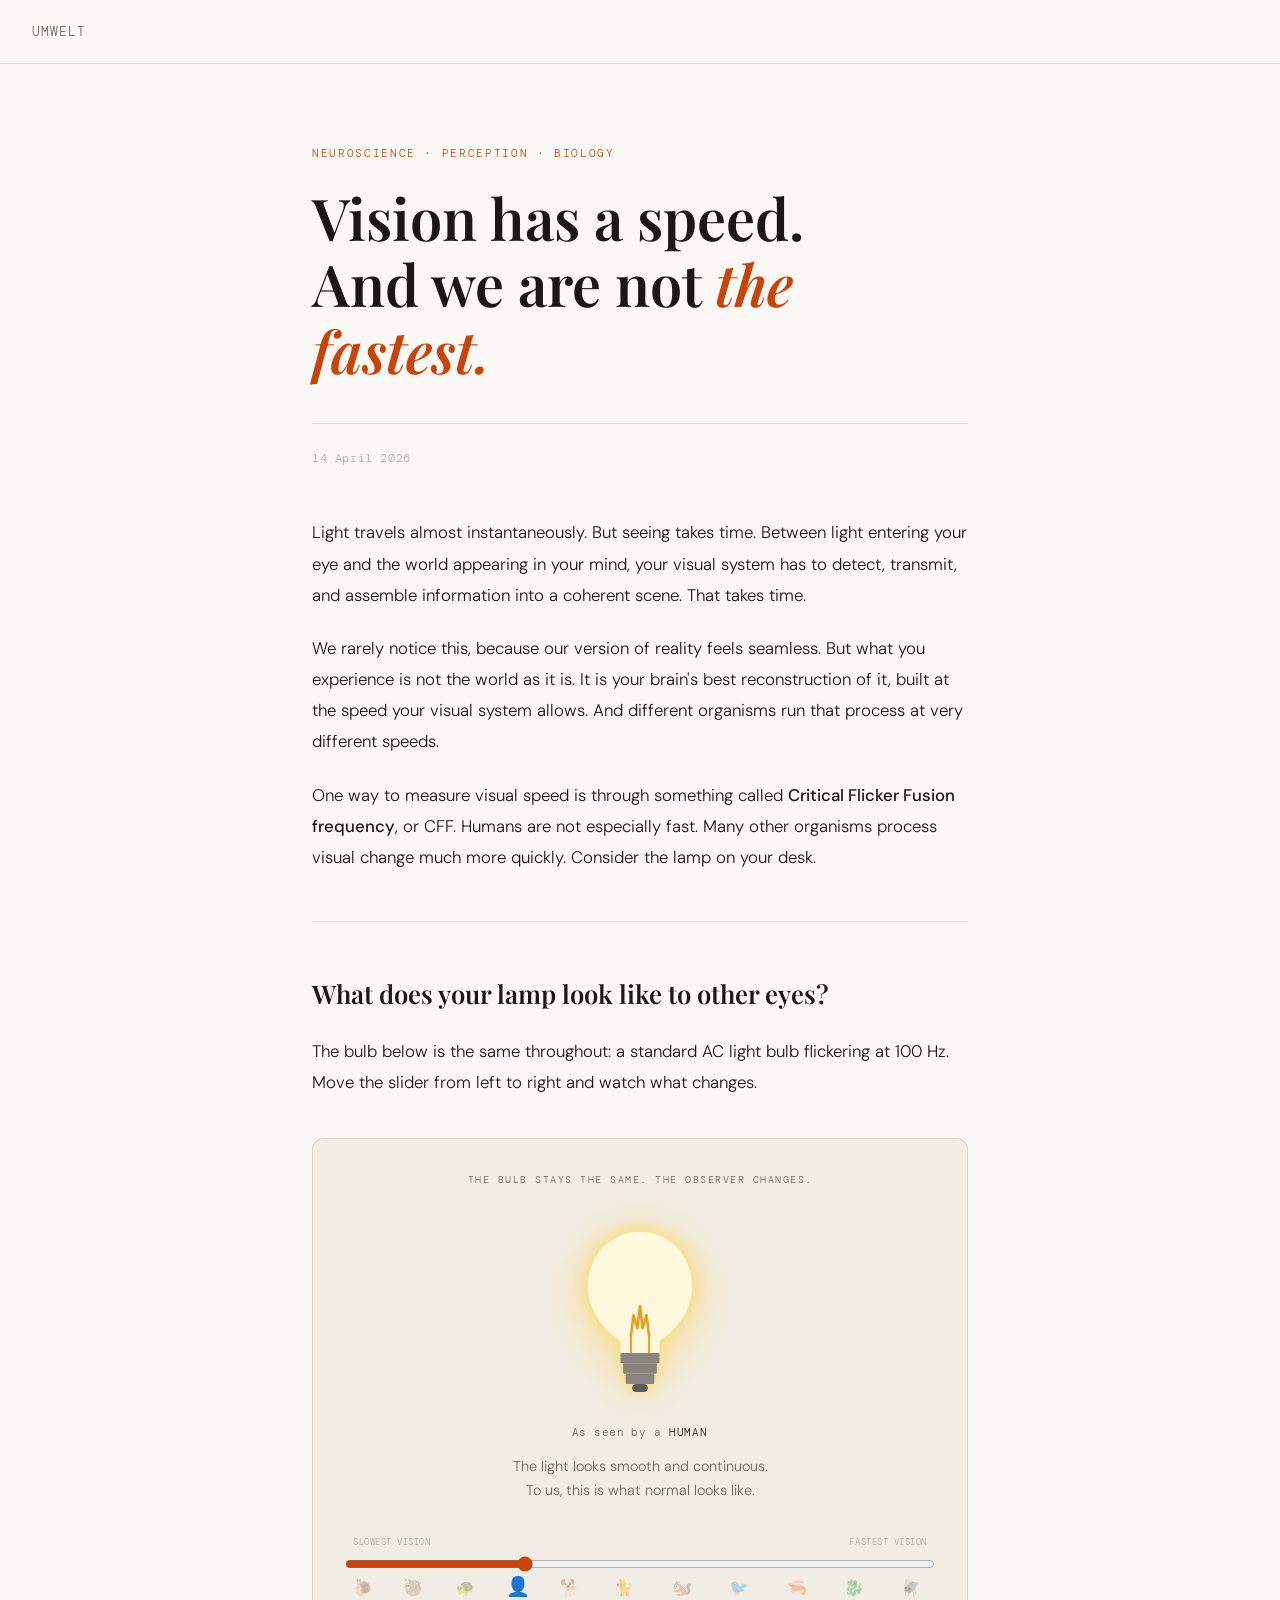
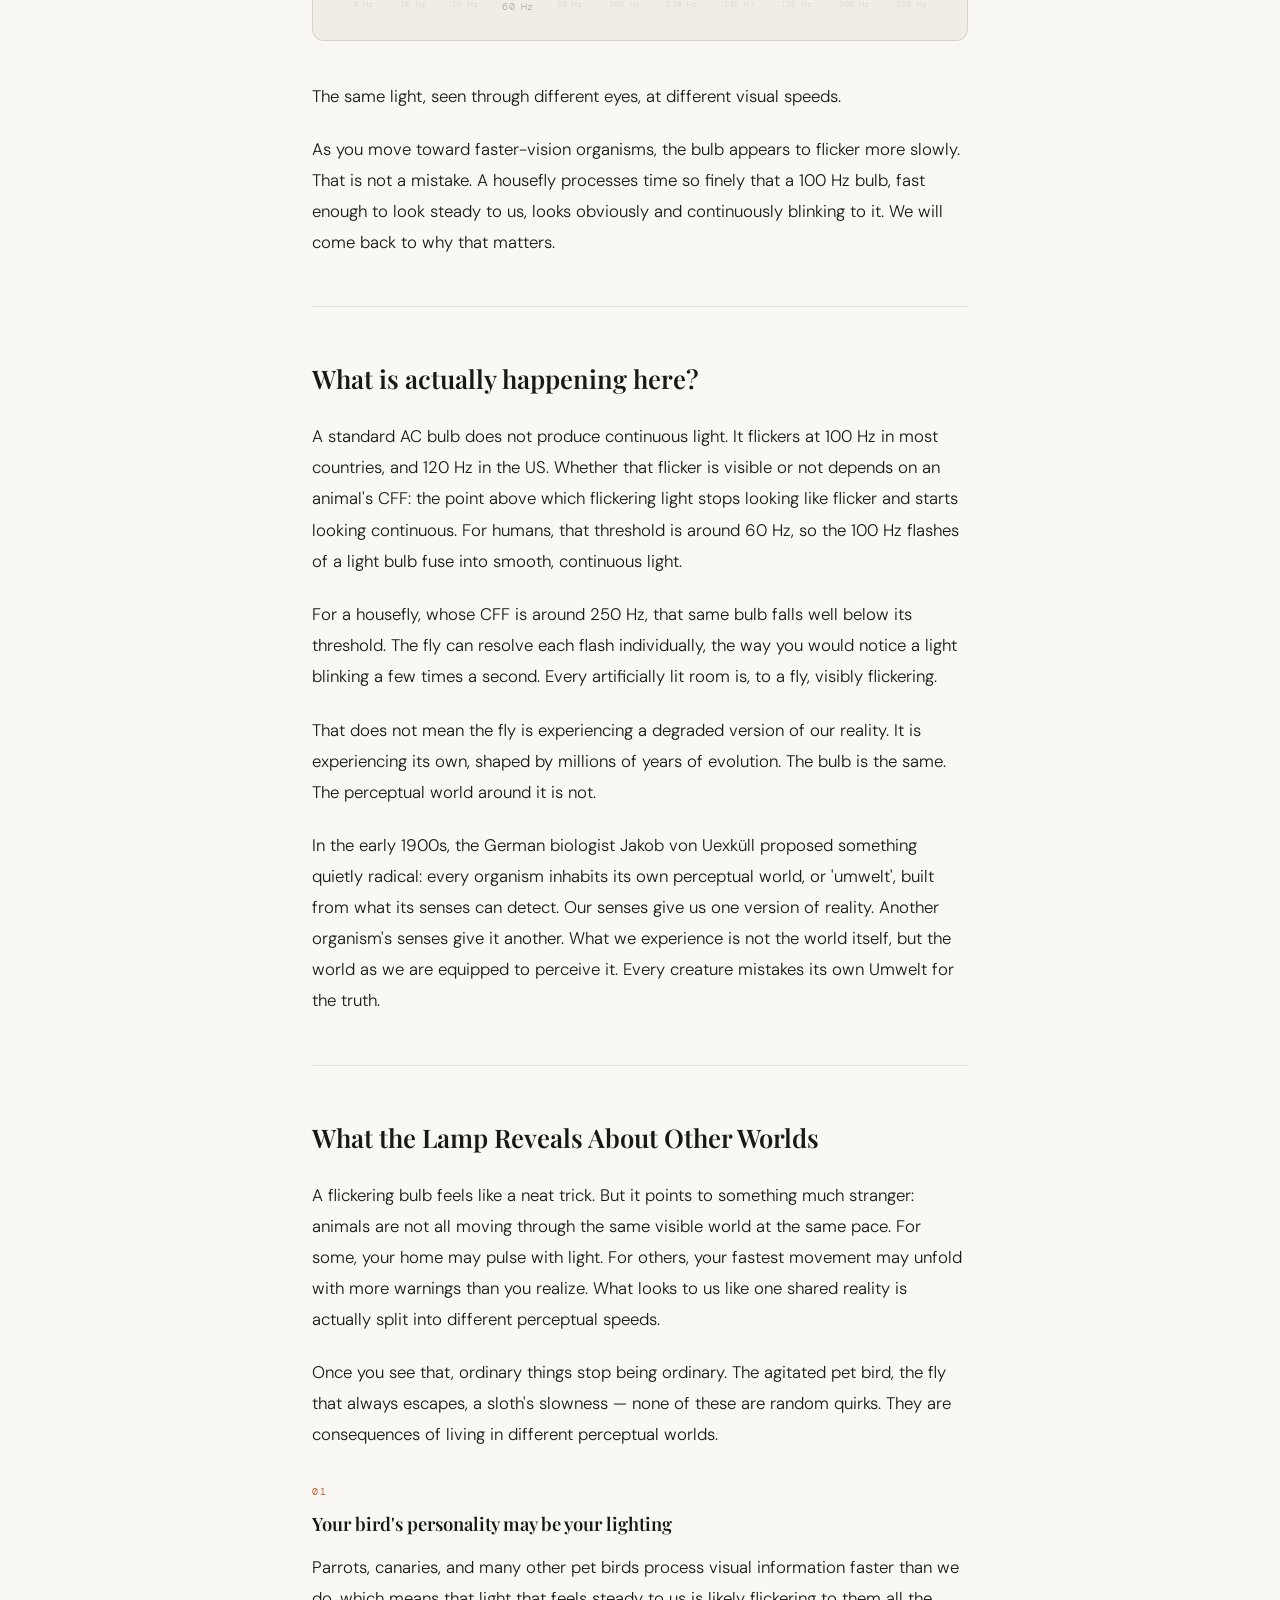
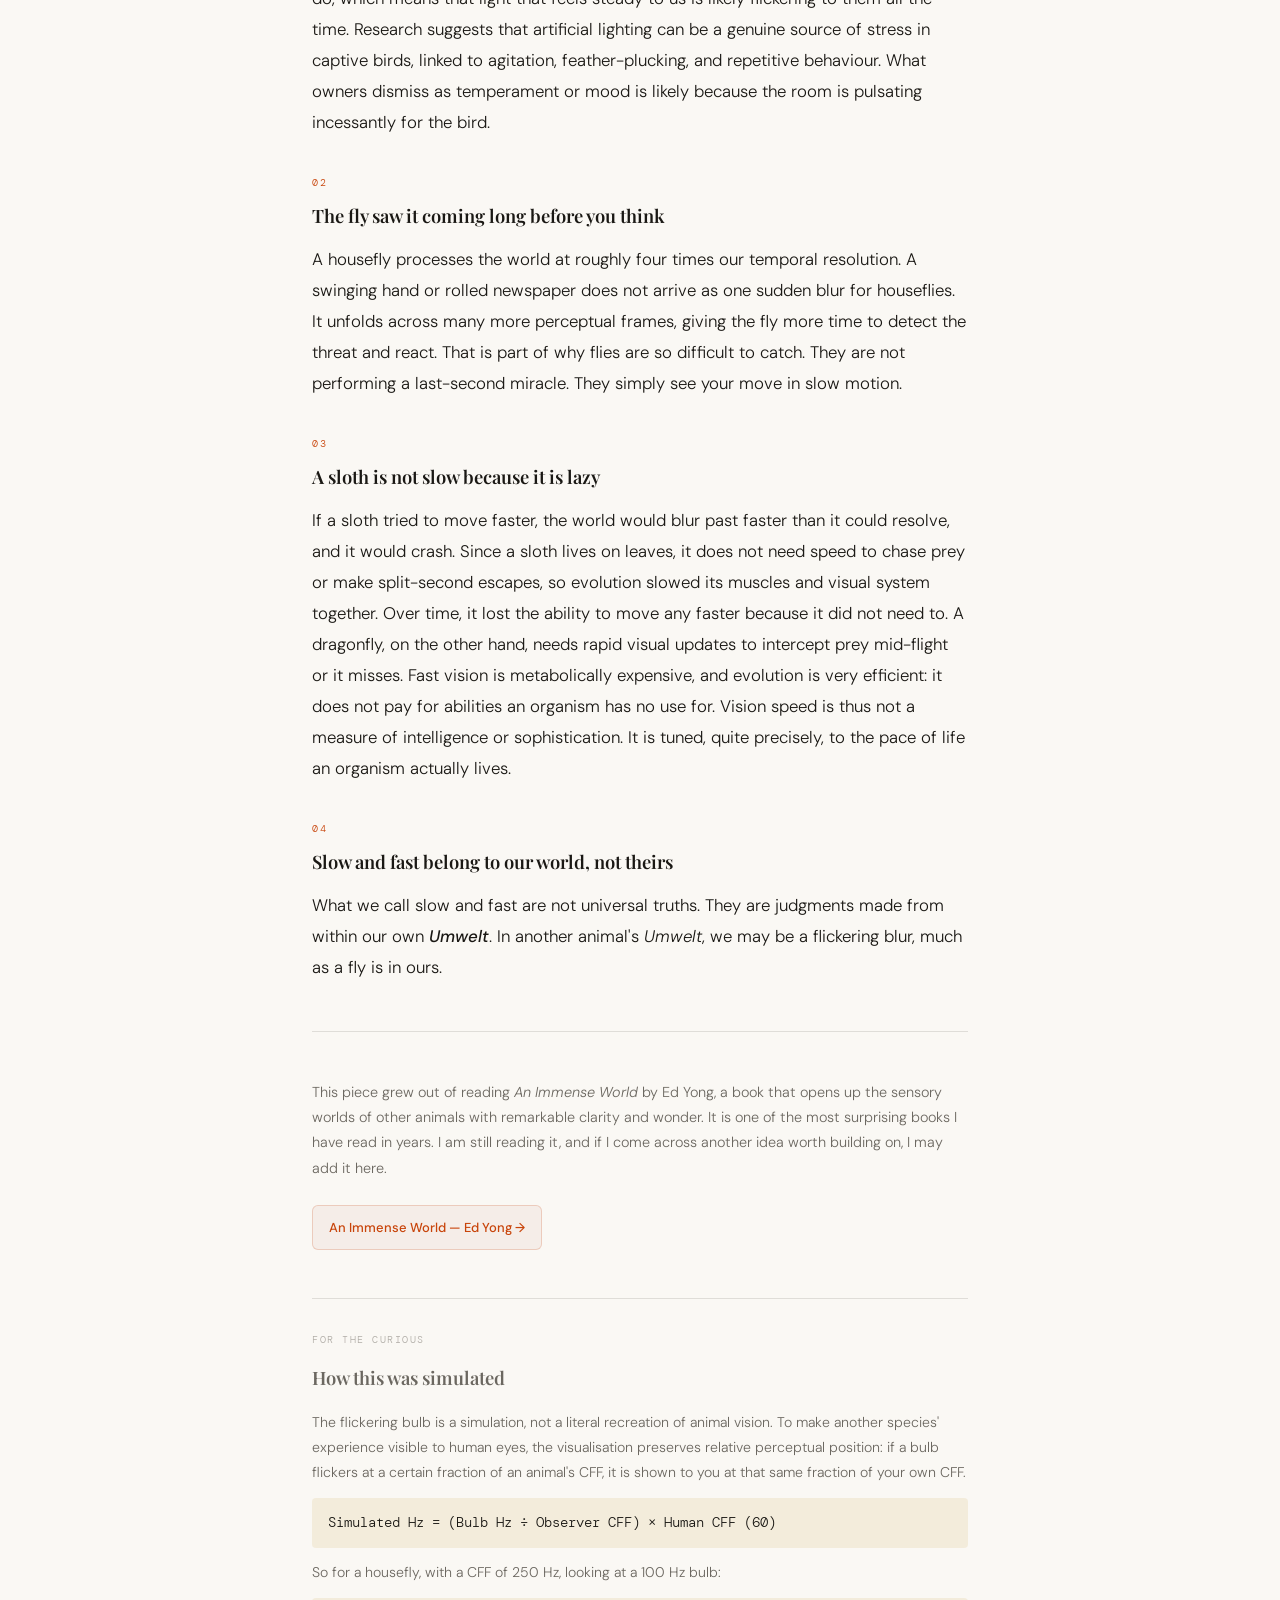
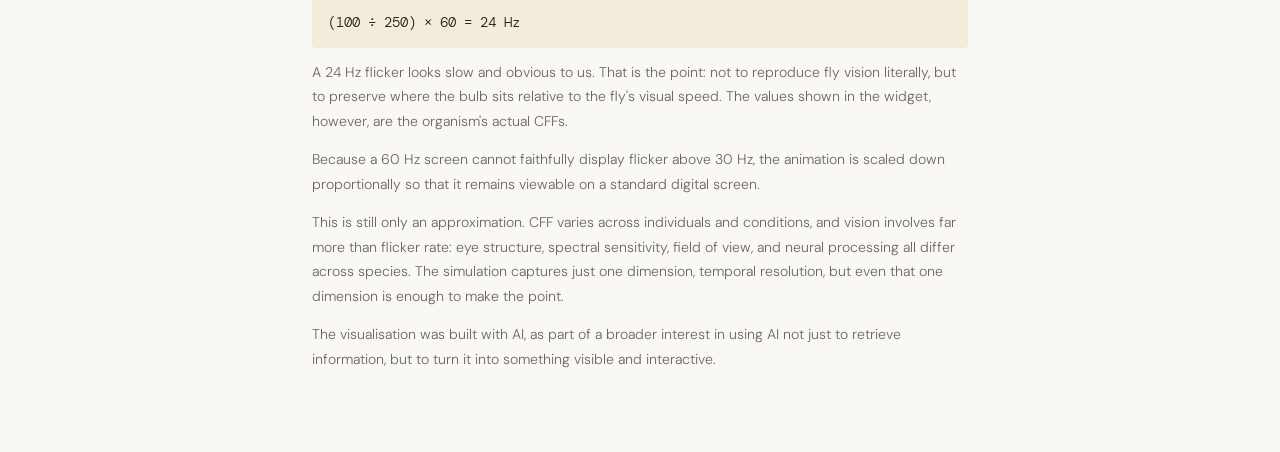
==== commit c05000d1: "Updated the content" ====
--- a/articles/umwelt/index.html
+++ b/articles/umwelt/index.html
@@ -74,6 +74,7 @@
       font-size: 12px; color: var(--ink-faint);
       font-family: 'DM Mono', monospace;
       letter-spacing: 0.05em;
+      margin-top: 2.5rem;
       padding-top: 1.5rem;
       border-top: 1px solid var(--border);
     }
@@ -105,6 +106,9 @@
     .section-rule {
       border: none; border-top: 1px solid var(--border);
       margin: 3rem 0;
+    }
+    .section-rule--top {
+      margin-top: 4.5rem;
     }
 
     h2.section-title {
@@ -140,90 +144,72 @@
       font-family: 'DM Mono', monospace;
       font-size: 10px; letter-spacing: 0.15em;
       text-transform: uppercase; color: var(--ink-muted);
-      margin-bottom: 0.5rem;
+      text-align: center;
+      margin-bottom: 2rem;
     }
     .widget-sublabel {
       font-size: 0.85rem; color: var(--ink-muted);
       margin-bottom: 1.75rem; line-height: 1.5;
     }
 
-    /* ── Widget body ────────────────────────────────────── */
-    .widget-body {
-      display: flex;
-      gap: 2rem;
-      align-items: flex-start;
-    }
-
-    /* Slider column */
-    .slider-col {
+    /* ── Bulb section ───────────────────────────────────── */
+    .bulb-section {
       display: flex;
       flex-direction: column;
       align-items: center;
-      gap: 0.6rem;
-      flex-shrink: 0;
+      gap: 0.75rem;
+      margin-bottom: 2rem;
+    }
+
+    /* ── Slider section (horizontal, at bottom) ─────────── */
+    .slider-section {
+      width: 100%;
+    }
+    .slider-labels-row {
+      display: flex;
+      justify-content: space-between;
+      padding: 0 8px; /* match thumb half-width so labels sit above track ends */
+      margin-bottom: 5px;
     }
     .slider-end-label {
       font-family: 'DM Mono', monospace;
       font-size: 9px; letter-spacing: 0.06em;
       text-transform: uppercase; color: var(--ink-faint);
-      text-align: center;
-    }
-    .slider-track-wrap {
-      position: relative;
-      display: flex;
-      align-items: flex-start;
-      gap: 6px;
-      height: 370px;
-    }
-    .org-slider-v {
-      -webkit-appearance: slider-vertical;
-      appearance: slider-vertical;
-      writing-mode: vertical-lr;
-      height: 100%;
-      width: 22px;
+    }
+    .org-slider-h {
+      width: 100%;
+      display: block;
       accent-color: var(--accent);
       cursor: pointer;
-      flex-shrink: 0;
-    }
-    .slider-emoji-col {
-      position: relative;
-      height: 100%;
-      width: 72px;
-    }
-    .slider-emoji-col .tick {
-      position: absolute;
-      left: 0;
+    }
+    .slider-tick-row {
       display: flex;
+      justify-content: space-between;
+      padding: 0 8px;
+      margin-top: 8px;
+    }
+    .tick {
+      display: flex;
+      flex-direction: column;
       align-items: center;
       gap: 4px;
-      font-size: 15px;
+      font-size: 16px;
       line-height: 1;
       cursor: pointer;
       opacity: 0.35;
       transition: opacity 0.15s, transform 0.15s;
-      transform: translateY(-50%);
-    }
-    .slider-emoji-col .tick.active {
+    }
+    .tick.active {
       opacity: 1;
-      transform: translateY(-50%) scale(1.1);
+      transform: scale(1.2);
     }
     .tick-hz {
       font-family: 'DM Mono', monospace;
-      font-size: 9px;
+      font-size: 8px;
       color: var(--ink-faint);
-      letter-spacing: 0.03em;
-      white-space: nowrap;
-    }
-
-    /* Bulb column */
-    .bulb-col {
-      flex: 1;
-      display: flex;
-      flex-direction: column;
-      align-items: center;
-      gap: 0.75rem;
-      padding-top: 1rem;
-    }
+      letter-spacing: 0.02em;
+    }
+
     .bulb-wrapper {
       position: relative;
       display: flex;
@@ -266,6 +252,10 @@
       font-size: 11px; color: var(--ink-muted);
       text-align: center; letter-spacing: 0.04em;
     }
+    .bulb-caption-name {
+      color: var(--ink);
+      letter-spacing: 0.08em;
+    }
     .bulb-cff {
       font-family: 'DM Mono', monospace;
       font-size: 12px; color: var(--ink-faint);
@@ -274,9 +264,8 @@
 
     /* Obs info */
     .obs-info {
-      margin-top: 1.25rem;
-      width: 100%;
-      text-align: left;
+      max-width: 360px;
+      text-align: center;
     }
     .obs-title {
       font-family: 'Playfair Display', serif;
@@ -307,6 +296,30 @@
       margin-top: 0.5rem; text-decoration: none;
     }
     .book-ref-text { font-size: 13px; color: var(--accent); font-weight: 500; }
+
+    /* ── Appendix note ──────────────────────────────────── */
+    .appendix-note {
+      margin-top: 3rem;
+      padding-top: 2rem;
+      border-top: 1px solid var(--border);
+    }
+    .appendix-eyebrow {
+      font-family: 'DM Mono', monospace;
+      font-size: 10px; letter-spacing: 0.15em;
+      text-transform: uppercase; color: var(--ink-faint);
+      margin-bottom: 0.75rem;
+    }
+    .appendix-note h2 {
+      font-family: 'Playfair Display', serif;
+      font-size: 1.15rem; font-weight: 600;
+      color: var(--ink-muted);
+      margin-bottom: 1rem;
+    }
+    .appendix-note p {
+      font-size: 0.88rem; color: var(--ink-muted);
+      line-height: 1.75; margin-bottom: 0.85rem;
+    }
+    .appendix-note p:last-child { margin-bottom: 0; }
 
     .math-formula {
       font-family: 'DM Mono', monospace;
@@ -337,7 +350,6 @@
   <div class="hero">
     <div class="hero-label">Neuroscience · Perception · Biology</div>
     <h1>Vision has a speed.<br>And we are not <em>the fastest.</em></h1>
-    <p class="hero-sub">Light travels almost instantaneously. But seeing is not the same as light arriving — and different animals process what they see at very different speeds. The same room, the same lamp, experienced in entirely different ways.</p>
     <div class="hero-meta">
       <span>14 April 2026</span>
     </div>
@@ -346,129 +358,133 @@
   <article class="article">
 
     <div class="prose">
-      <p>We take it for granted that we see the world as it is. The lamp on your desk glows steadily. The fly on your wall sits perfectly still until, somehow, it isn't. But what if the reality you experience is not the world itself — just your brain's best reconstruction of it, built at the speed your visual system allows?</p>
-
-      <p>When light hits your retina, a neuron fires. That signal travels along the optic nerve to your brain. Your brain then assembles thousands of such signals into a coherent scene — and only then do you see something. That entire chain takes time. The rate at which your brain can process successive images — the point at which flickering stops feeling like flickering and becomes smooth, continuous motion — is called your <strong>Critical Flicker Fusion frequency</strong>, or CFF. For humans, it is around 60 Hz.</p>
-
-      <p>Different animals have very different CFFs. And this single fact has some remarkable consequences for how different creatures experience the exact same world.</p>
+      <p>Light travels almost instantaneously. But seeing takes time. Between light entering your eye and the world appearing in your mind, your visual system has to detect, transmit, and assemble information into a coherent scene. That takes time.</p>
+
+      <p>We rarely notice this, because our version of reality feels seamless. But what you experience is not the world as it is. It is your brain's best reconstruction of it, built at the speed your visual system allows. And different organisms run that process at very different speeds.</p>
+
+      <p>One way to measure visual speed is through something called <strong>Critical Flicker Fusion frequency</strong>, or CFF. Humans are not especially fast. Many other organisms process visual change much more quickly. Consider the lamp on your desk.</p>
     </div>
 
     <hr class="section-rule"/>
-    <h2 class="section-title">See it for yourself</h2>
+    <h2 class="section-title">What does your lamp look like to other eyes?</h2>
 
     <div class="prose">
-      <p>The bulb below is the same throughout — a standard AC light bulb, flickering at 100 Hz. Move the slider down to change the observer, from the slowest visual system to the fastest. Watch what happens to the bulb.</p>
+      <p>The bulb below is the same throughout: a standard AC light bulb flickering at 100 Hz. Move the slider from left to right and watch what changes.</p>
     </div>
 
     <div class="widget-wrapper">
-      <div class="widget-label">Interactive — same bulb, different observer</div>
-      <div class="widget-sublabel">Drag the slider to switch between species. The bulb is simulated to show how it would appear to each organism.</div>
-
-      <div class="widget-body">
-
-        <!-- Vertical slider -->
-        <div class="slider-col">
+      <div class="widget-label">The bulb stays the same. The observer changes.</div>
+
+      <!-- Bulb + caption + description (centred) -->
+      <div class="bulb-section">
+        <div class="bulb-wrapper is-on" id="bulb-wrapper">
+          <div class="bulb-halo"></div>
+          <svg class="bulb-svg" viewBox="0 0 100 142" width="130" height="185" xmlns="http://www.w3.org/2000/svg" aria-hidden="true">
+            <path class="bulb-glass" d="M 50 6 C 26 6, 10 25, 10 48 C 10 65, 20 80, 35 90 L 35 99 L 65 99 L 65 90 C 80 80, 90 65, 90 48 C 90 25, 74 6, 50 6 Z"/>
+            <line class="bulb-wire" x1="43" y1="99" x2="43" y2="86" stroke-width="1.5" stroke-linecap="round"/>
+            <line class="bulb-wire" x1="57" y1="99" x2="57" y2="86" stroke-width="1.5" stroke-linecap="round"/>
+            <polyline class="bulb-filament" fill="none" stroke-width="2" stroke-linecap="round" stroke-linejoin="round" points="43,86 45,70 48,80 50,63 52,80 55,70 57,86"/>
+            <rect class="bulb-base" x="35" y="99"  width="30" height="8"  rx="1"/>
+            <rect class="bulb-base" x="37" y="107" width="26" height="8"  rx="1"/>
+            <rect class="bulb-base" x="39" y="115" width="22" height="8"  rx="1"/>
+            <rect class="bulb-contact" x="44" y="123" width="12" height="6" rx="3"/>
+          </svg>
+        </div>
+        <div class="bulb-caption" id="bulbCaption">As seen by a <span class="bulb-caption-name">HUMAN</span></div>
+        <div class="obs-info">
+          <div class="obs-body" id="obsBody"></div>
+        </div>
+      </div>
+
+      <!-- Horizontal slider at bottom -->
+      <div class="slider-section">
+        <div class="slider-labels-row">
           <span class="slider-end-label">Slowest vision</span>
-          <div class="slider-track-wrap">
-            <input type="range" class="org-slider-v" id="orgSlider"
-                   min="0" max="10" step="1" value="3"/>
-            <div class="slider-emoji-col" id="emojiCol"></div>
-          </div>
           <span class="slider-end-label">Fastest vision</span>
         </div>
-
-        <!-- Bulb -->
-        <div class="bulb-col">
-          <div class="bulb-wrapper is-on" id="bulb-wrapper">
-            <div class="bulb-halo"></div>
-            <svg class="bulb-svg" viewBox="0 0 100 142" width="130" height="185" xmlns="http://www.w3.org/2000/svg" aria-hidden="true">
-              <path class="bulb-glass" d="M 50 6 C 26 6, 10 25, 10 48 C 10 65, 20 80, 35 90 L 35 99 L 65 99 L 65 90 C 80 80, 90 65, 90 48 C 90 25, 74 6, 50 6 Z"/>
-              <line class="bulb-wire" x1="43" y1="99" x2="43" y2="86" stroke-width="1.5" stroke-linecap="round"/>
-              <line class="bulb-wire" x1="57" y1="99" x2="57" y2="86" stroke-width="1.5" stroke-linecap="round"/>
-              <polyline class="bulb-filament" fill="none" stroke-width="2" stroke-linecap="round" stroke-linejoin="round" points="43,86 45,70 48,80 50,63 52,80 55,70 57,86"/>
-              <rect class="bulb-base" x="35" y="99"  width="30" height="8"  rx="1"/>
-              <rect class="bulb-base" x="37" y="107" width="26" height="8"  rx="1"/>
-              <rect class="bulb-base" x="39" y="115" width="22" height="8"  rx="1"/>
-              <rect class="bulb-contact" x="44" y="123" width="12" height="6" rx="3"/>
-            </svg>
-          </div>
-          <div class="bulb-caption" id="bulbCaption">As seen by a human</div>
-          <div class="obs-info">
-            <div class="obs-title" id="obsTitle"></div>
-            <div class="obs-body"  id="obsBody"></div>
-          </div>
-        </div>
-
-      </div><!-- /widget-body -->
+        <input type="range" class="org-slider-h" id="orgSlider"
+               min="0" max="10" step="1" value="3"/>
+        <div class="slider-tick-row" id="emojiCol"></div>
+      </div>
 
     </div><!-- /widget-wrapper -->
 
     <div class="prose">
-      <p>What you are seeing is not the bulb changing — it is physically identical throughout. What changes is the observer. The same light, experienced through different eyes, at different visual speeds.</p>
-      <p>Notice the direction: as you move down toward faster-vision animals, the bulb flickers more slowly. That is not a mistake. A housefly's visual system processes time so finely that the 100 Hz bulb — fast enough to appear continuous to us — looks obviously, slowly blinking to them. We will come back to why that matters.</p>
+      <p>The same light, seen through different eyes, at different visual speeds.</p>
+      <p>As you move toward faster-vision organisms, the bulb appears to flicker more slowly. That is not a mistake. A housefly processes time so finely that a 100 Hz bulb, fast enough to look steady to us, looks obviously and continuously blinking to it. We will come back to why that matters.</p>
     </div>
 
     <hr class="section-rule"/>
-    <h2 class="section-title">Why does the bulb flicker at all?</h2>
+    <h2 class="section-title">What is actually happening here?</h2>
 
     <div class="prose">
-      <p>A standard light bulb running on AC electricity does not produce continuous light. The current alternates direction 50 times per second in most countries (60 in the US), and the bulb completes a full bright–dark–bright cycle twice per AC cycle — which means it actually flickers at <strong>100 Hz</strong> (or 120 Hz in the US).</p>
-
-      <p>For humans, 100 Hz is above our CFF of ~60 Hz. Our visual system cannot resolve individual flashes at that rate and averages them into what feels like constant light. The bulb appears steady. It is not.</p>
-
-      <p>For a housefly, whose CFF is around 250 Hz, 100 Hz falls well below their threshold. They see each flash individually — the way you would see a light blinking a few times a second. Every room lit by artificial light is, to a fly, permanently and visibly flickering.</p>
-
-      <p>This difference in visual speed is what the German biologist Jakob von Uexküll called the <strong>Umwelt</strong> — the idea that every organism inhabits its own perceptual world, constructed from what its particular sensory system can detect. A fly is not experiencing a degraded version of our reality. It is experiencing its own, shaped by 300 million years of insect evolution. The bulb is the same. The Umwelt is not.</p>
+      <p>A standard AC bulb does not produce continuous light. It flickers at 100 Hz in most countries, and 120 Hz in the US. Whether that flicker is visible or not depends on an animal's CFF: the point above which flickering light stops looking like flicker and starts looking continuous. For humans, that threshold is around 60 Hz, so the 100 Hz flashes of a light bulb fuse into smooth, continuous light.</p>
+
+      <p>For a housefly, whose CFF is around 250 Hz, that same bulb falls well below its threshold. The fly can resolve each flash individually, the way you would notice a light blinking a few times a second. Every artificially lit room is, to a fly, visibly flickering.</p>
+
+      <p>That does not mean the fly is experiencing a degraded version of our reality. It is experiencing its own, shaped by millions of years of evolution. The bulb is the same. The perceptual world around it is not.</p>
+
+      <p>In the early 1900s, the German biologist Jakob von Uexküll proposed something quietly radical: every organism inhabits its own perceptual world, or 'umwelt', built from what its senses can detect. Our senses give us one version of reality. Another organism's senses give it another. What we experience is not the world itself, but the world as we are equipped to perceive it. Every creature mistakes its own Umwelt for the truth.</p>
     </div>
 
     <hr class="section-rule"/>
-    <h2 class="section-title">Three things this changes how I think about</h2>
+    <h2 class="section-title">What the Lamp Reveals About Other Worlds</h2>
 
     <div class="prose" style="margin-bottom:2rem;">
-      <p>The bulb is a neat demonstration. But the implications of visual speed differences go further than a flickering lamp.</p>
+      <p>A flickering bulb feels like a neat trick. But it points to something much stranger: animals are not all moving through the same visible world at the same pace. For some, your home may pulse with light. For others, your fastest movement may unfold with more warnings than you realize. What looks to us like one shared reality is actually split into different perceptual speeds.</p>
+      <p>Once you see that, ordinary things stop being ordinary. The agitated pet bird, the fly that always escapes, a sloth's slowness — none of these are random quirks. They are consequences of living in different perceptual worlds.</p>
     </div>
 
     <div class="impl-block">
       <div class="impl-number">01</div>
-      <h3 class="impl-title">Your pet bird is living under a constant strobe</h3>
+      <h3 class="impl-title">Your bird's personality may be your lighting</h3>
       <div class="prose">
-        <p>Parrots, canaries, and most pet birds have a CFF significantly higher than ours — typically in the 100–150 Hz range. A standard fluorescent or LED light that appears perfectly steady to you is visibly flickering to them. Research suggests this is a genuine stressor. Captive birds exposed to flickering artificial lighting show measurably higher stress behaviours — feather-plucking, agitation, repetitive movements — compared to birds kept under full-spectrum or natural light. Many owners attribute these behaviours to boredom or personality. The more likely explanation is that their living room is, from the bird's perspective, flickering incessantly.</p>
+        <p>Parrots, canaries, and many other pet birds process visual information faster than we do, which means that light that feels steady to us is likely flickering to them all the time. Research suggests that artificial lighting can be a genuine source of stress in captive birds, linked to agitation, feather-plucking, and repetitive behaviour. What owners dismiss as temperament or mood is likely because the room is pulsating incessantly for the bird.</p>
       </div>
     </div>
 
     <div class="impl-block">
       <div class="impl-number">02</div>
-      <h3 class="impl-title">When you try to swat a fly, it watches your hand arrive in slow motion</h3>
+      <h3 class="impl-title">The fly saw it coming long before you think</h3>
       <div class="prose">
-        <p>A housefly's CFF of ~250 Hz means it processes the world at roughly four times our temporal resolution. Motion that looks fast to us — a swinging hand, a rolled newspaper — unfolds across many more perceptual frames in the fly's visual system. It is not physically faster than us in any mechanical sense. But its perception of time is finer-grained, giving it significantly more visual information per second to detect and react to incoming threats. This is a large part of why flies are so difficult to catch. They are not clairvoyant. They simply have more time — perceptual time — to see what is coming.</p>
+        <p>A housefly processes the world at roughly four times our temporal resolution. A swinging hand or rolled newspaper does not arrive as one sudden blur for houseflies. It unfolds across many more perceptual frames, giving the fly more time to detect the threat and react. That is part of why flies are so difficult to catch. They are not performing a last-second miracle. They simply see your move in slow motion.</p>
       </div>
     </div>
 
     <div class="impl-block">
       <div class="impl-number">03</div>
-      <h3 class="impl-title">Visual speed and movement speed are not a coincidence</h3>
+      <h3 class="impl-title">A sloth is not slow because it is lazy</h3>
       <div class="prose">
-        <p>Look again at the organism list: snail and sloth at the slow end, dragonfly and housefly at the fast end. This maps almost perfectly onto how fast each animal moves and needs to react in the world. A dragonfly intercepting another insect mid-flight needs to process motion at high speed or it misses. A snail, moving slowly across a leaf, has no such requirement — and paying the ongoing energetic cost of a faster visual system would bring no return. Evolution is ruthlessly efficient: no animal develops faster vision than its body and lifestyle actually need. Vision speed, it turns out, is not a measure of sophistication. It is a measure of how fast your world moves.</p>
+        <p>If a sloth tried to move faster, the world would blur past faster than it could resolve, and it would crash. Since a sloth lives on leaves, it does not need speed to chase prey or make split-second escapes, so evolution slowed its muscles and visual system together. Over time, it lost the ability to move any faster because it did not need to. A dragonfly, on the other hand, needs rapid visual updates to intercept prey mid-flight or it misses. Fast vision is metabolically expensive, and evolution is very efficient: it does not pay for abilities an organism has no use for. Vision speed is thus not a measure of intelligence or sophistication. It is tuned, quite precisely, to the pace of life an organism actually lives.</p>
       </div>
     </div>
 
+    <div class="impl-block">
+      <div class="impl-number">04</div>
+      <h3 class="impl-title">Slow and fast belong to our world, not theirs</h3>
+      <div class="prose">
+        <p>What we call slow and fast are not universal truths. They are judgments made from within our own <strong><em>Umwelt</em></strong>. In another animal's <em>Umwelt</em>, we may be a flickering blur, much as a fly is in ours.</p>
+      </div>
+    </div>
+
     <div class="article-footer">
-      <p>This piece grew out of reading <em>An Immense World</em> by Ed Yong — a tour through the sensory worlds of other animals that is one of the most genuinely surprising books I have encountered in years. I am still reading it. If something else in it is worth building something around, I will add it here.</p>
+      <p>This piece grew out of reading <em>An Immense World</em> by Ed Yong, a book that opens up the sensory worlds of other animals with remarkable clarity and wonder. It is one of the most surprising books I have read in years. I am still reading it, and if I come across another idea worth building on, I may add it here.</p>
       <a class="book-ref" href="https://www.amazon.com/Immense-World-Animal-Senses-Reveal/dp/0593133234" target="_blank" rel="noopener">
         <span class="book-ref-text">An Immense World — Ed Yong →</span>
       </a>
     </div>
 
-    <hr class="section-rule"/>
-    <h2 class="section-title">How the visualisation works</h2>
-
-    <div class="prose">
-      <p>The flickering bulb is a simulation, not a literal replication of animal vision. To make another species' experience visible to human eyes, we use the following approach: if a bulb flickers at a certain fraction of an animal's CFF, we show it to you at that same fraction of your CFF. The relative perceptual position is preserved — scaled through your own visual system.</p>
+    <div class="appendix-note">
+      <div class="appendix-eyebrow">For the curious</div>
+      <h2>How this was simulated</h2>
+      <p>The flickering bulb is a simulation, not a literal recreation of animal vision. To make another species' experience visible to human eyes, the visualisation preserves relative perceptual position: if a bulb flickers at a certain fraction of an animal's CFF, it is shown to you at that same fraction of your own CFF.</p>
       <span class="math-formula">Simulated Hz = (Bulb Hz ÷ Observer CFF) × Human CFF (60)</span>
-      <p>So for a housefly (CFF 250 Hz) looking at a 100 Hz bulb: (100 ÷ 250) × 60 = 24 Hz. A 24 Hz flicker is slow and obvious to any human — which is precisely the point.</p>
-      <p>Because a 60 Hz screen cannot faithfully display frequencies above 30 Hz (its Nyquist limit), the animation is proportionally scaled down to keep all flickering organisms renderable and in the correct order. The formula values shown in the widget are the scientifically accurate ones.</p>
-      <p>This is an approximation. CFF varies between individuals, changes with light levels and fatigue, and the full experience of animal vision involves far more than flicker rate — eye structure, spectral sensitivity, field of view, and neural processing all differ dramatically across species. What the simulation captures is one dimension: temporal resolution. That one dimension turns out to be enough to make the point.</p>
-      <p>The visualisation was built with AI — part of a broader interest in using AI not just to find information but to reconstruct it into something you can see and interact with.</p>
+      <p>So for a housefly, with a CFF of 250 Hz, looking at a 100 Hz bulb:</p>
+      <span class="math-formula">(100 ÷ 250) × 60 = 24 Hz</span>
+      <p>A 24 Hz flicker looks slow and obvious to us. That is the point: not to reproduce fly vision literally, but to preserve where the bulb sits relative to the fly's visual speed. The values shown in the widget, however, are the organism's actual CFFs.</p>
+      <p>Because a 60 Hz screen cannot faithfully display flicker above 30 Hz, the animation is scaled down proportionally so that it remains viewable on a standard digital screen.</p>
+      <p>This is still only an approximation. CFF varies across individuals and conditions, and vision involves far more than flicker rate: eye structure, spectral sensitivity, field of view, and neural processing all differ across species. The simulation captures just one dimension, temporal resolution, but even that one dimension is enough to make the point.</p>
+      <p>The visualisation was built with AI, as part of a broader interest in using AI not just to retrieve information, but to turn it into something visible and interactive.</p>
     </div>
 
   </article>
@@ -480,17 +496,17 @@
   const DISPLAY_CEILING = 20;  // max display Hz — keeps all freqs safely below 30 Hz Nyquist
 
   const ORGANISMS = [
-    { icon:'🐌', name:'Snail',           cff:4,   body:'With a CFF of just 4 Hz, the 100 Hz bulb is far above its detection limit — it appears as <em>perfectly steady, continuous light</em>. Snails experience the world in extreme slow motion; rapid change is simply invisible to them.' },
-    { icon:'🦥', name:'Sloth',           cff:10,  body:'At 10 Hz, the 100 Hz bulb sits well above the sloth\'s threshold — perceived as <em>smooth, unflickering light</em>. For an animal that moves as slowly as it does, a fast visual system would be wasted energy.' },
-    { icon:'🐢', name:'Tortoise',        cff:15,  body:'With a CFF of 15 Hz, the 100 Hz bulb is far above their threshold — it appears as <em>perfectly steady light</em>, just as it does to us. Their visual world moves in slow motion compared to ours.' },
-    { icon:'👤', name:'Human',           cff:60,  body:'The 100 Hz bulb sits comfortably above our CFF of ~60 Hz. Our brain fuses the flashes into <em>smooth, continuous light</em>. Nothing seems unusual. This is the baseline — our reality.', isDefault: true },
-    { icon:'🐕', name:'Dog',             cff:80,  body:'A dog\'s CFF of ~80 Hz puts the 100 Hz bulb just above their threshold. It appears <em>barely steady</em> — right at the edge. Dogs likely perceive a faint instability from fluorescent lighting that we are completely oblivious to.' },
-    { icon:'🐈', name:'Cat',             cff:100, body:'A cat\'s CFF is ~100 Hz — exactly the bulb\'s flicker rate, right at their perceptual threshold. What we see as a steady glow produces an <em>uneasy, barely-continuous shimmer</em> for them.' },
-    { icon:'🐿️', name:'Ground squirrel', cff:120, body:'At a CFF of 120 Hz, the 100 Hz bulb falls clearly below their threshold — a <em>noticeable, rhythmic flicker</em>. Ground squirrels are highly visual animals; artificial lighting is genuinely perceptible to them as unstable.' },
-    { icon:'🐦', name:'Pigeon',          cff:145, body:'Pigeons process at ~145 Hz. The 100 Hz bulb is well below their threshold — a <em>visible, obvious flicker</em>. Every indoor space lit by artificial light is noticeably strobing to a pigeon.' },
-    { icon:'🦐', name:'Mantis shrimp',   cff:175, body:'Mantis shrimp have extraordinary visual systems — 16 types of colour receptors and a CFF of ~175 Hz. The 100 Hz bulb is a <em>clear, slow strobe</em> to them, on top of a colour palette we cannot begin to imagine.' },
-    { icon:'🐉', name:'Dragonfly',       cff:200, body:'Dragonflies are aerial predators with a CFF of ~200 Hz — evolved to track fast-moving prey mid-flight. The 100 Hz bulb is at half their threshold: an <em>obvious, unhurried strobe</em> in a world they perceive with extraordinary sharpness.' },
-    { icon:'🪰', name:'Housefly',        cff:250, body:'A housefly\'s CFF of ~250 Hz means the 100 Hz bulb is at just 40% of their threshold — as obviously blinking as a <em>slow, rhythmic flash</em> is to you. Every artificially lit room is permanently, visibly flickering for them. All the time.' },
+    { icon:'🐌', name:'Snail',           cff:4,   body:'The bulb looks completely steady. Rapid flicker disappears into one continuous glow.' },
+    { icon:'🦥', name:'Sloth',           cff:10,  body:'The light appears smooth and unflickering. Nothing about it would seem unusual.' },
+    { icon:'🐢', name:'Tortoise',        cff:15,  body:'The bulb still looks steady.<br>Its flicker is too fast for it to register clearly.' },
+    { icon:'👤', name:'Human',           cff:60,  body:'The light looks smooth and continuous.<br>To us, this is what normal looks like.', isDefault: true },
+    { icon:'🐕', name:'Dog',             cff:80,  body:'The bulb sits close to the edge of stability. It may feel faintly less steady than it does to us.' },
+    { icon:'🐈', name:'Cat',             cff:100, body:'The light sits right at the threshold.<br>It may appear slightly jittery to a cat.' },
+    { icon:'🐿️', name:'Ground squirrel', cff:120, body:'The bulb begins to flicker visibly.<br>The light no longer feels fully stable.' },
+    { icon:'🐦', name:'Pigeon',          cff:145, body:'The flicker is obvious. An indoor bulb like this would feel visibly unstable.' },
+    { icon:'🦐', name:'Mantis shrimp',   cff:175, body:'The bulb looks like a clear, slow strobe. Its timing is being resolved more finely than ours.' },
+    { icon:'🐉', name:'Dragonfly',       cff:200, body:'The flicker is unmistakable. What looks smooth to us would look broken to a dragonfly.' },
+    { icon:'🪰', name:'Housefly',        cff:250, body:'The bulb blinks plainly and rhythmically. Every artificially lit room would feel visibly flickering to a fly.' },
   ];
 
   let selected = ORGANISMS.find(o => o.isDefault);
@@ -498,7 +514,7 @@
 
   const bulbEl      = document.getElementById('bulb-wrapper');
   const captionEl   = document.getElementById('bulbCaption');
-  const obsTitleEl  = document.getElementById('obsTitle');
+  const captionName = captionEl.querySelector('.bulb-caption-name');
   const obsBodyEl   = document.getElementById('obsBody');
 
   function simHz(org)     { return (BULB_HZ / org.cff) * HUMAN_CFF; }
@@ -534,8 +550,7 @@
     document.querySelectorAll('.tick').forEach((t, i) =>
       t.classList.toggle('active', i === idx)
     );
-    captionEl.textContent = 'As seen by a ' + org.name.toLowerCase();
-    obsTitleEl.textContent = org.icon + '\u2002' + org.name;
+    captionName.textContent = org.name.toUpperCase();
     obsBodyEl.innerHTML   = org.body;
     startTicker(displayHz(org));
   }
@@ -547,7 +562,6 @@
       span.className = 'tick' + (org.isDefault ? ' active' : '');
       span.title     = org.name;
       span.innerHTML = org.icon + '<span class="tick-hz">' + org.cff + ' Hz</span>';
-      span.style.top   = (i / (ORGANISMS.length - 1) * 100) + '%';
       span.addEventListener('click', () => setObs(i));
       emojiCol.appendChild(span);
     });
